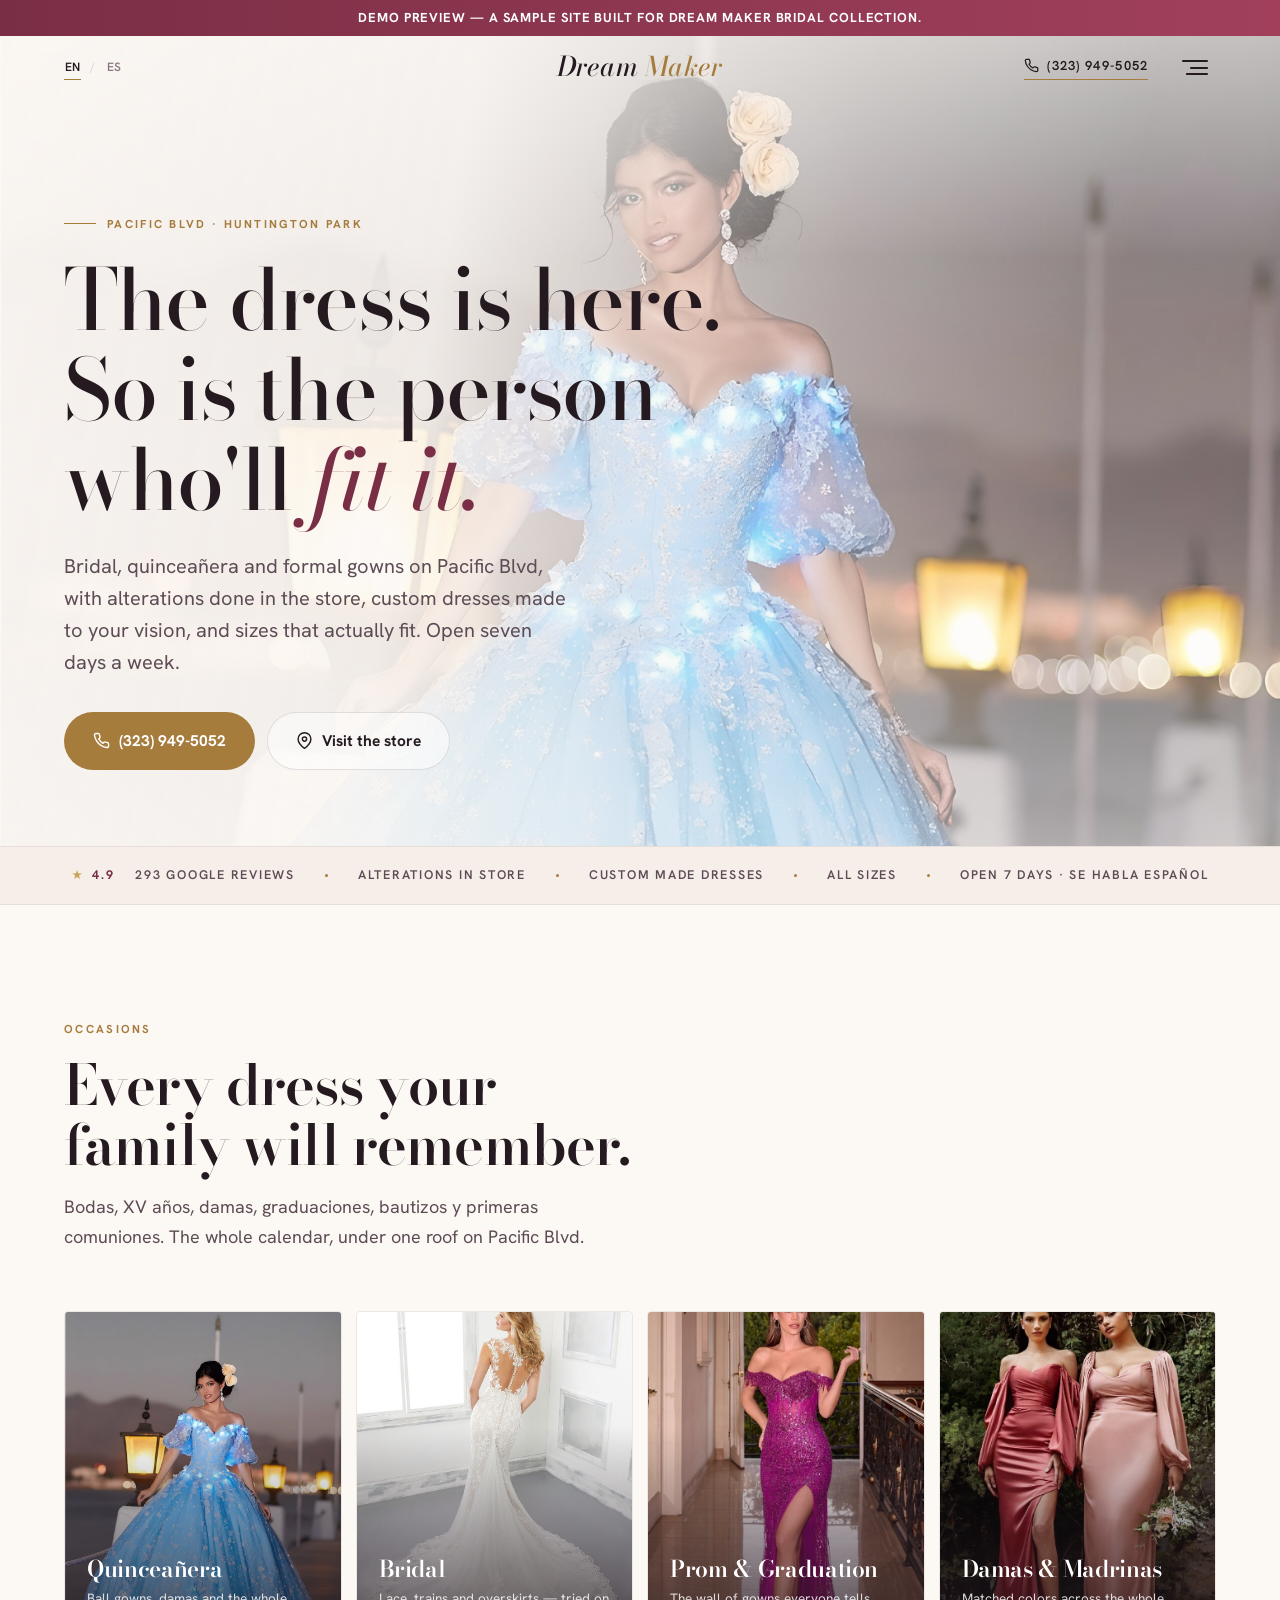
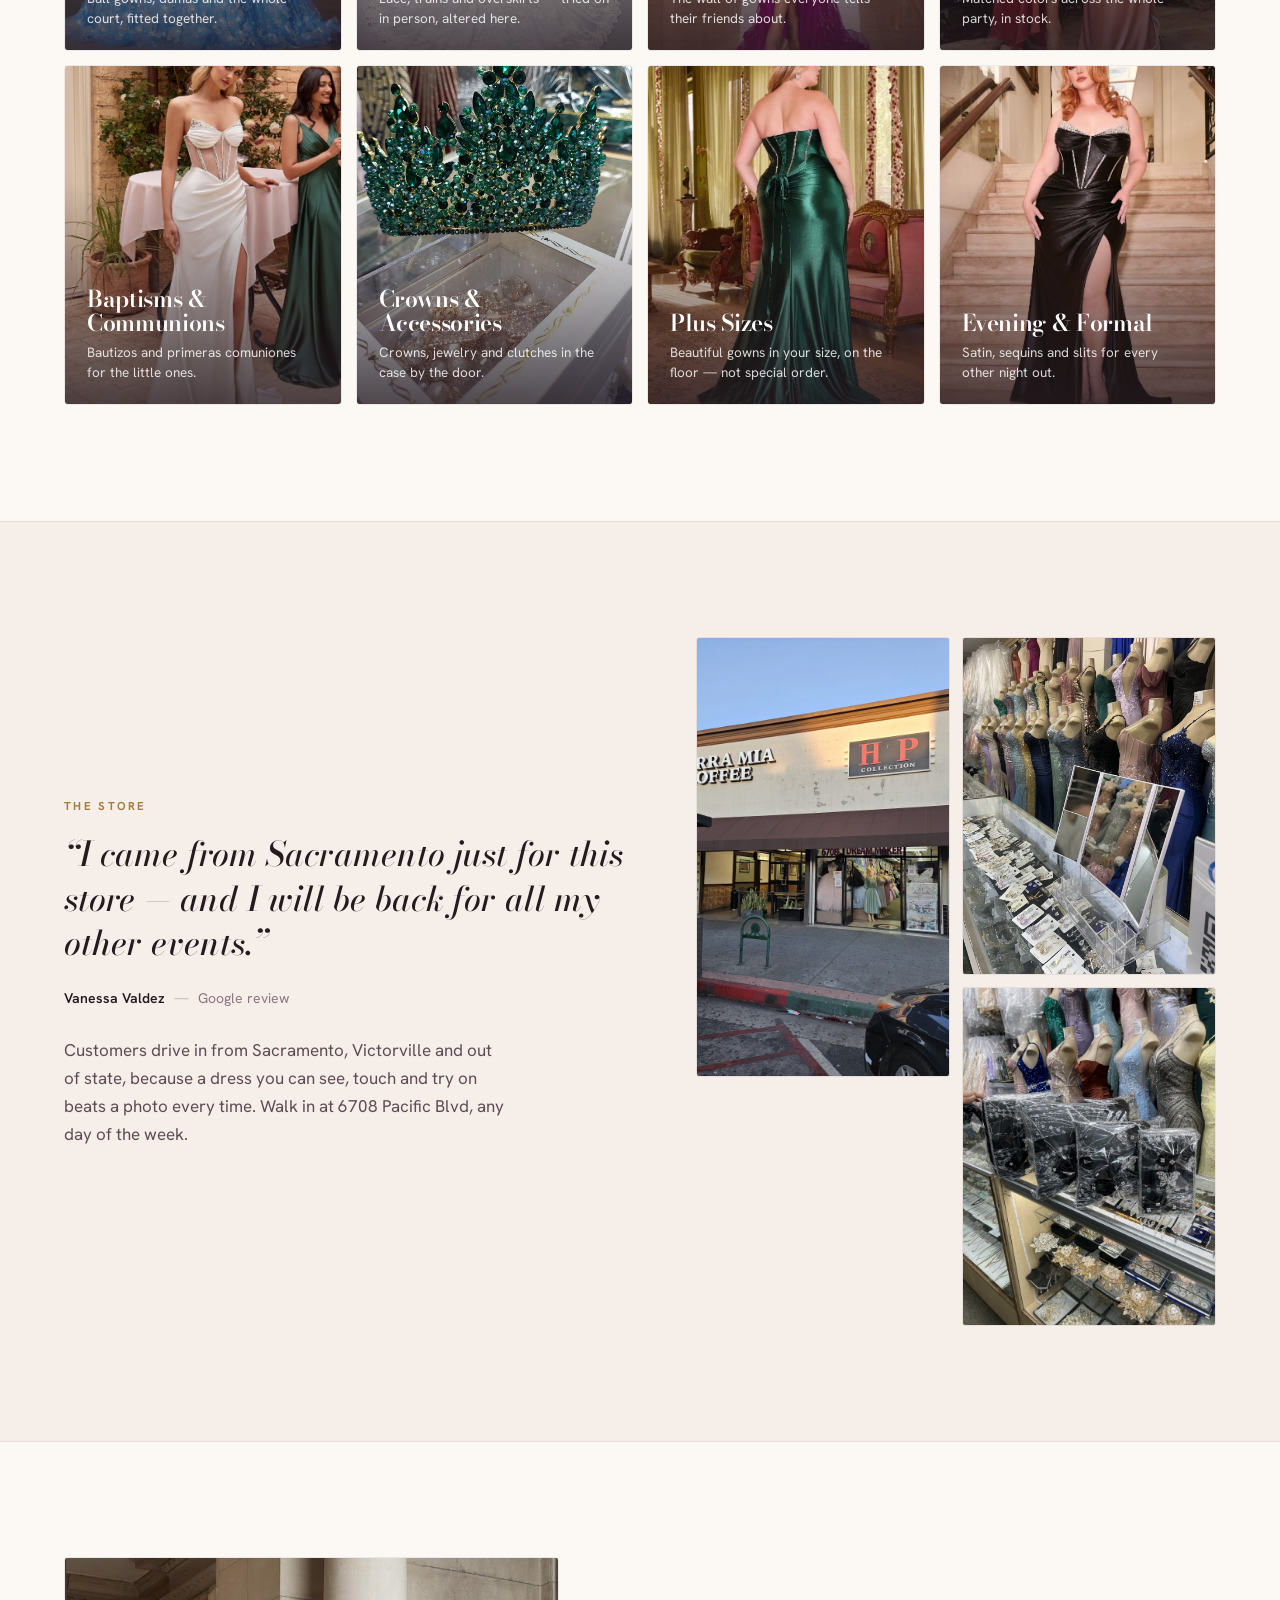
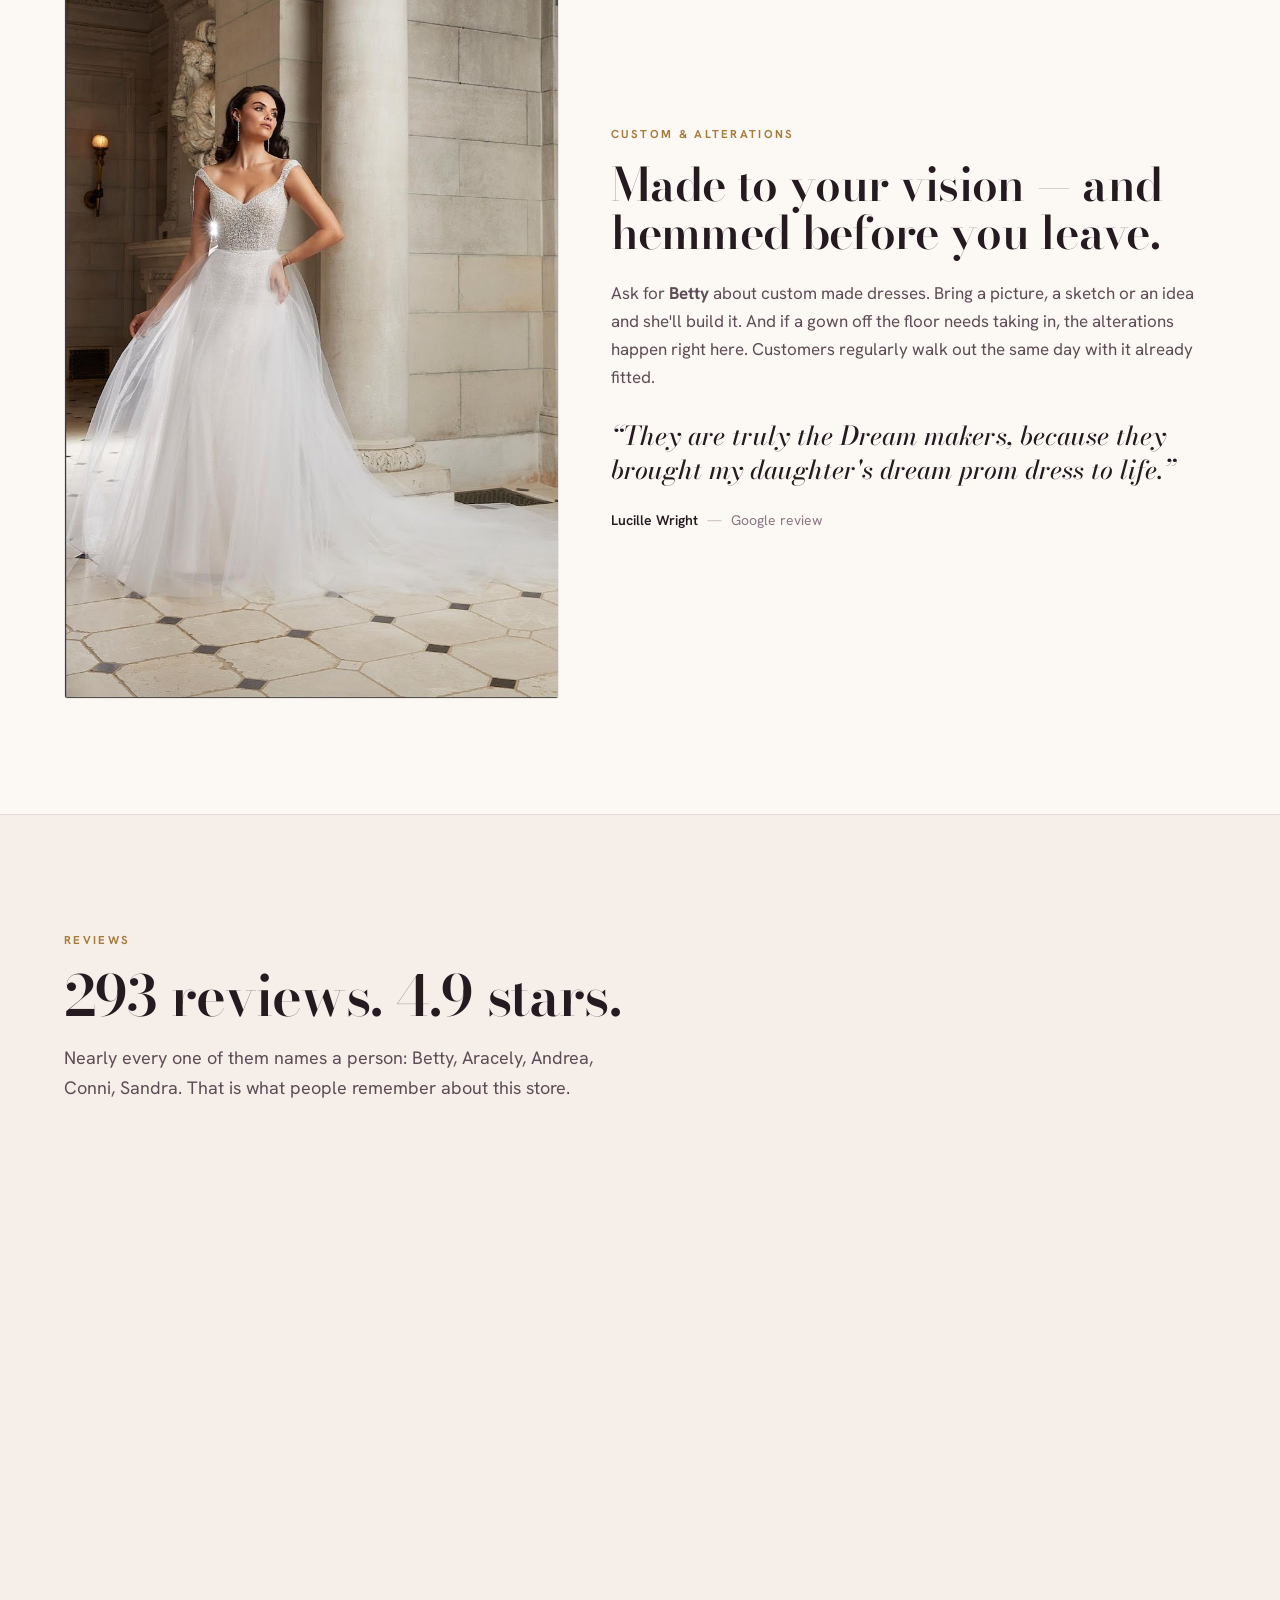
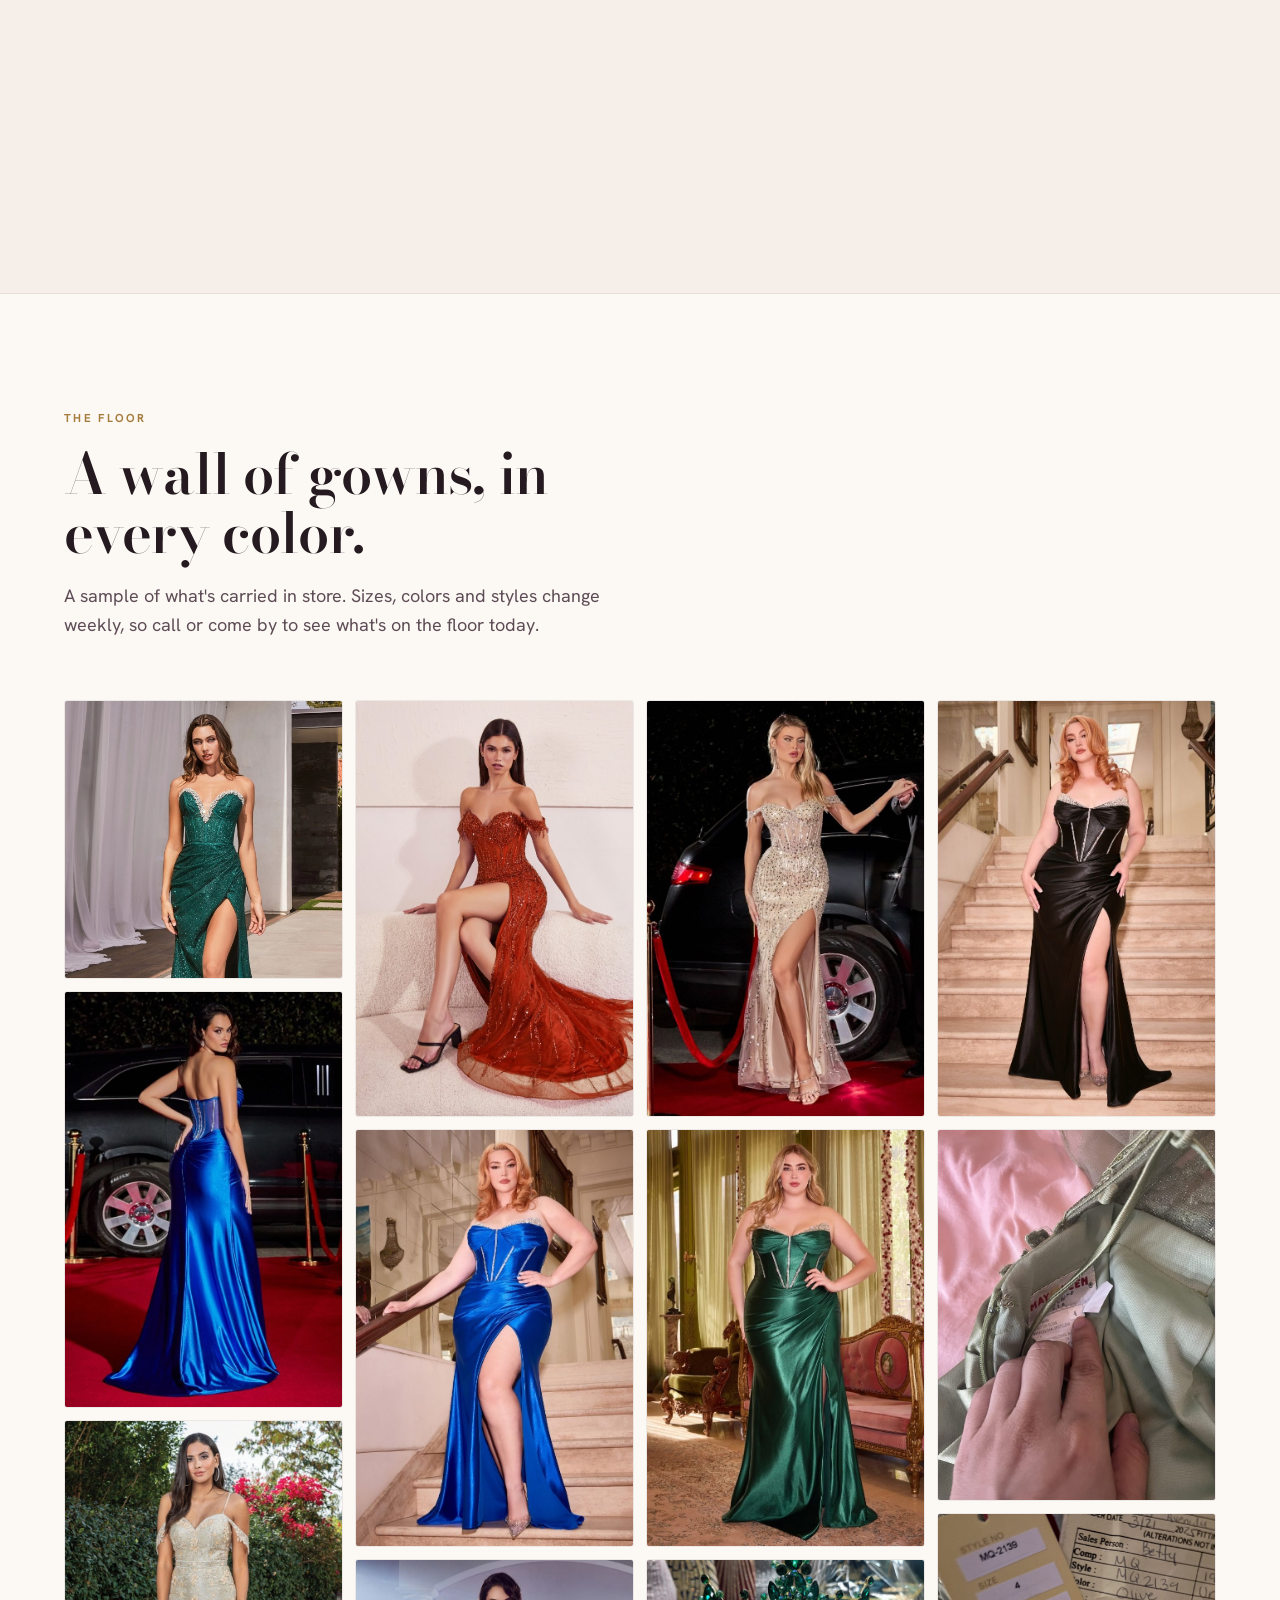
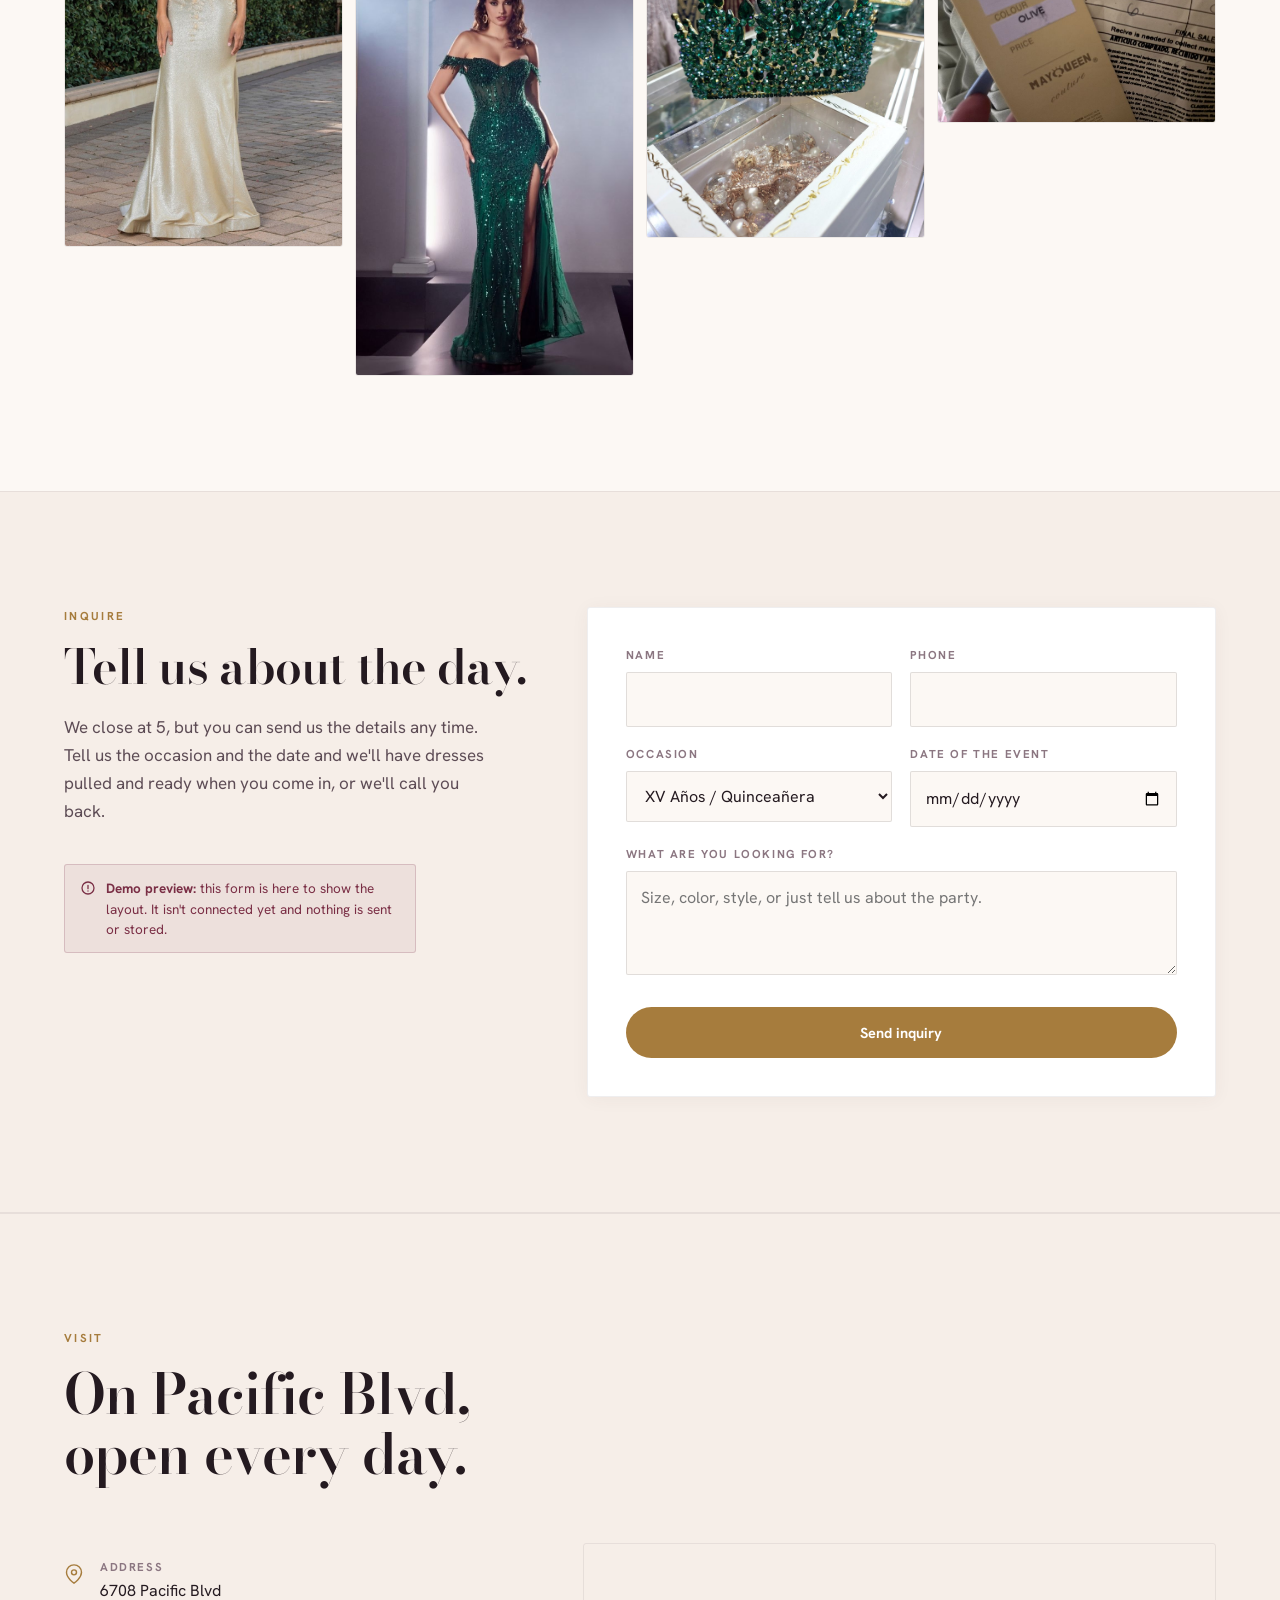
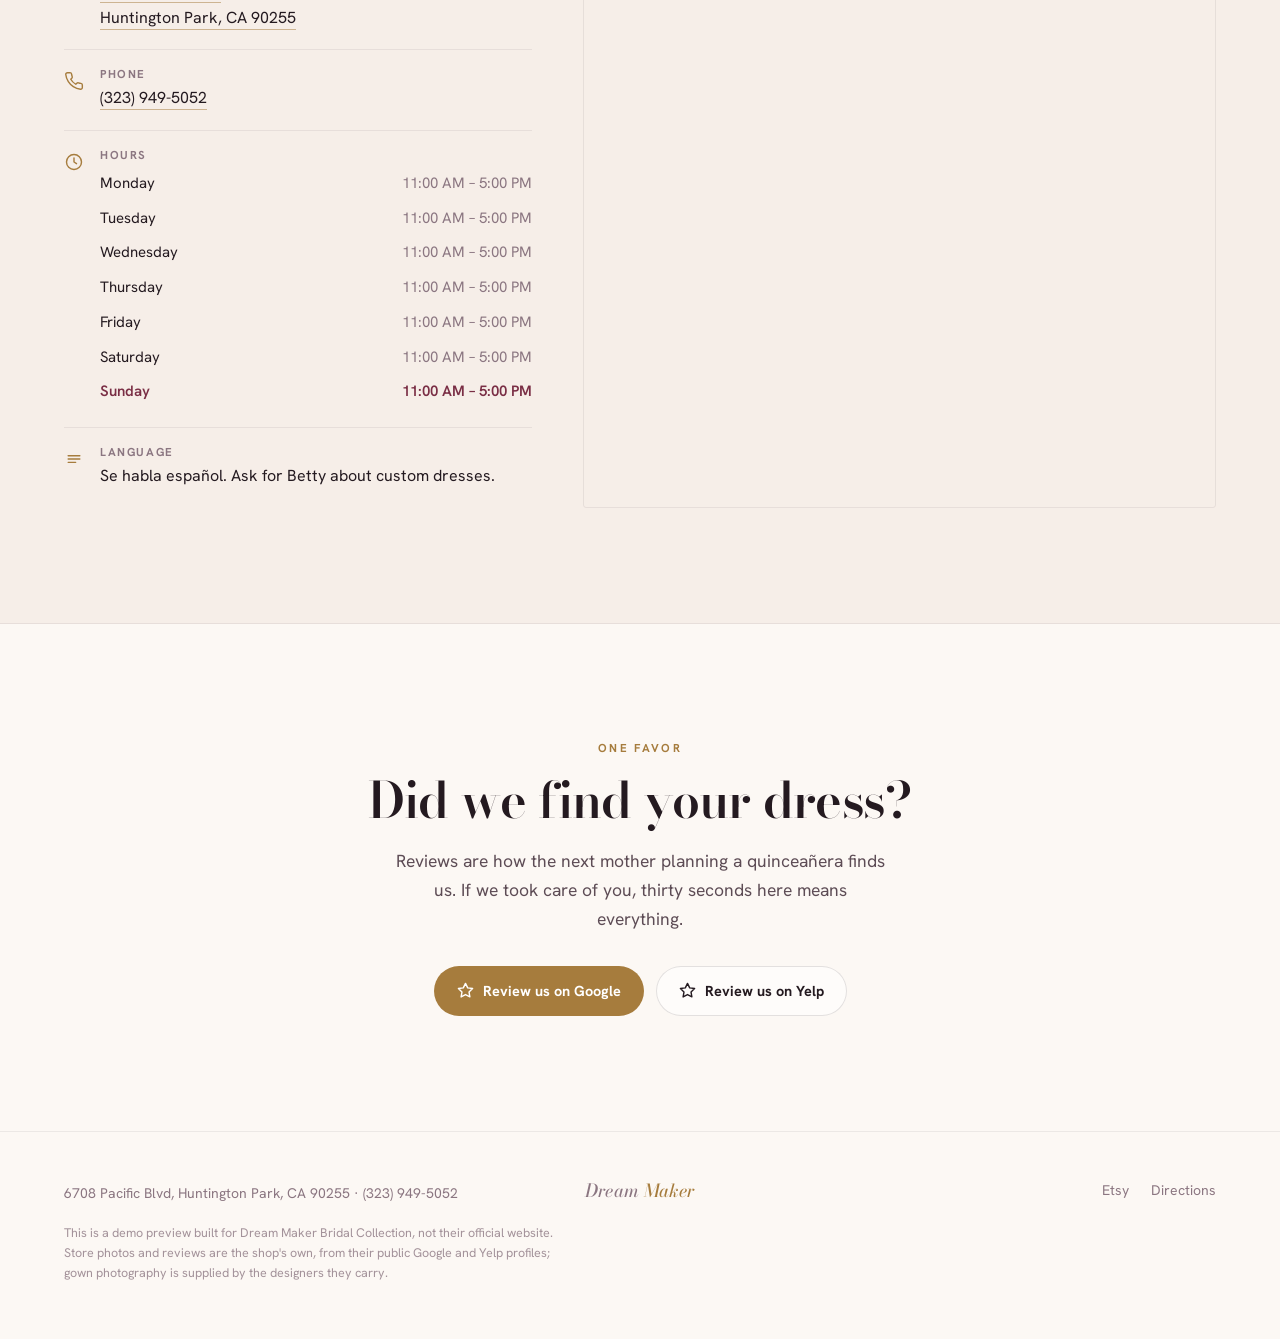
==== dream-maker-bridal/index.html @ 1ebb5e05 "Add Dream Maker Bridal demo and case study Third build: a bridal and quinceañera boutique in Hunting" ====
<!doctype html>
<html lang="en">
<head>
<meta charset="utf-8">
<meta name="viewport" content="width=device-width, initial-scale=1, viewport-fit=cover">
<title>Dream Maker Bridal Collection — Huntington Park, CA</title>
<meta name="robots" content="noindex,nofollow">
<meta name="description" content="Bridal, quinceañera and formal gowns on Pacific Blvd in Huntington Park. Custom made dresses, alterations on site, plus sizes. 4.9 stars across 293 reviews. Se habla español.">
<link rel="icon" href="favicon.svg" type="image/svg+xml">
<link rel="preconnect" href="https://fonts.googleapis.com">
<link rel="preconnect" href="https://fonts.gstatic.com" crossorigin>
<link href="https://fonts.googleapis.com/css2?family=Bodoni+Moda:ital,opsz,wght@0,6..96,400;0,6..96,500;0,6..96,600;0,6..96,700;1,6..96,400;1,6..96,600&family=Hanken+Grotesk:wght@400;500;600;700&display=swap" rel="stylesheet">
<style>
:root{
  --paper:#FCF8F4; --paper-2:#F6EEE8; --blush:#F3DEE4; --blush-deep:#E7C3CD;
  --ink:#241A20; --ink-soft:#5D4C55; --muted:#8B7681;
  --gold:#A67C3D; --gold-lt:#C9A257; --wine:#7A2E45;
  --line:rgba(36,26,32,.12); --line-2:rgba(36,26,32,.07);
  --display:'Bodoni Moda',Georgia,'Times New Roman',serif;
  --body:'Hanken Grotesk',system-ui,-apple-system,'Segoe UI',Roboto,Helvetica,Arial,sans-serif;
  --ease:cubic-bezier(.22,.61,.36,1);
  --pad:clamp(20px,5vw,80px);
  --maxw:1280px;
}
*{box-sizing:border-box}
html{scroll-behavior:smooth;-webkit-text-size-adjust:100%}
body{
  margin:0;background:var(--paper);color:var(--ink);
  font-family:var(--body);font-size:17px;line-height:1.65;
  -webkit-font-smoothing:antialiased;overflow-x:hidden;
}
img{max-width:100%;height:auto;display:block}
a{color:inherit}
h1,h2,h3,h4{font-family:var(--display);margin:0;line-height:1.06;letter-spacing:-.015em;font-weight:600}
.wrap{max-width:var(--maxw);margin:0 auto;padding-inline:var(--pad)}
.lang-es,body[data-lang="es"] .lang-en{display:none}
body[data-lang="es"] .lang-es{display:revert}

/* ---------- demo banner ---------- */
.demo{
  position:relative;z-index:60;background:linear-gradient(90deg,var(--wine),#A2405C);
  color:#fff;font-family:var(--body);font-weight:700;font-size:13px;
  letter-spacing:.07em;text-transform:uppercase;text-align:center;
  padding:9px 16px;line-height:1.4;
}

/* ---------- nav — centred boutique masthead, deliberately not the pill used elsewhere ---------- */
.nav{
  position:sticky;top:0;z-index:50;
  background:rgba(252,248,244,0);border-bottom:1px solid transparent;
  /* colour only — animating padding would relayout the page on every scroll frame */
  transition:background .4s var(--ease),border-color .4s var(--ease);
  padding-block:16px;
}
.nav.docked{
  background:rgba(252,248,244,.93);border-bottom-color:var(--line-2);
  backdrop-filter:blur(14px) saturate(1.3);-webkit-backdrop-filter:blur(14px) saturate(1.3);
}
.nav-top{display:flex;align-items:center;justify-content:space-between;gap:16px}
.brand{font-family:var(--display);font-weight:500;font-size:clamp(20px,2.3vw,27px);
  letter-spacing:.01em;white-space:nowrap;text-decoration:none;font-style:italic;
  position:absolute;left:50%;transform:translateX(-50%)}
.brand span{color:var(--gold)}
.nav-top{position:relative}
/* links sit on their own line, centred under the wordmark — reads like a boutique masthead */
/* a hairline of gold along the bottom edge carries scroll position — scaleX, no SVG ring */
.nav-progress{position:absolute;left:0;right:0;bottom:-1px;height:2px;
  background:linear-gradient(90deg,var(--gold-lt),var(--gold),var(--wine));
  transform:scaleX(0);transform-origin:left center;will-change:transform}
/* no chip, no capsule — just type, with a gold hairline marking the active language */
.lang{display:inline-flex;align-items:center;gap:9px;
  font-family:var(--body);font-weight:600;font-size:12px;letter-spacing:.17em}
.lang button{appearance:none;border:0;background:transparent;color:var(--muted);
  padding:3px 1px;cursor:pointer;font:inherit;position:relative;
  transition:color .3s var(--ease)}
.lang button:hover{color:var(--ink)}
.lang button::after{content:'';position:absolute;left:0;right:0;bottom:0;height:1px;
  background:var(--gold);transform:scaleX(0);transform-origin:left center;
  transition:transform .38s var(--ease)}
.lang button[aria-pressed="true"]{color:var(--ink)}
.lang button[aria-pressed="true"]::after{transform:scaleX(1)}
.lang-sep{color:var(--line);font-size:12px;user-select:none;line-height:1}
.nav-call{font-size:13px;font-weight:600;letter-spacing:.1em;text-transform:uppercase;
  text-decoration:none;color:var(--ink);display:inline-flex;align-items:center;gap:8px;
  border-bottom:1px solid var(--gold);padding-bottom:3px;transition:color .25s var(--ease)}
.nav-call:hover{color:var(--gold)}
.nav-call svg{width:15px;height:15px}
.btn{display:inline-flex;align-items:center;gap:9px;text-decoration:none;
  font-family:var(--body);font-weight:700;font-size:14.5px;
  padding:12px 22px;border-radius:100px;border:1px solid transparent;
  transition:transform .25s var(--ease),background .25s var(--ease),border-color .25s var(--ease);
  white-space:nowrap}
.btn:hover{transform:translateY(-2px)}
.btn-gold{background:var(--gold);color:#fff}
.btn-gold:hover{background:#B98C48}
.btn-ghost{border-color:var(--line);color:var(--ink);background:rgba(255,255,255,.5)}
.btn-ghost:hover{border-color:var(--gold);color:var(--gold)}
.btn svg{width:17px;height:17px;flex:none}


/* ---------- menu trigger + circular-reveal panel ----------
   The reveal grows from the button itself via clip-path, so the panel appears to come
   out of the corner you tapped rather than sliding in from nowhere. */
.menu-btn{
  appearance:none;border:0;background:transparent;cursor:pointer;padding:8px;
  display:inline-flex;flex-direction:column;align-items:flex-end;gap:5px;
  position:relative;z-index:80;
}
/* all three bars are the same box; the staggered look and the X are pure transform,
   so nothing here animates a layout property */
.menu-btn i{display:block;width:26px;height:1.5px;background:var(--ink);border-radius:2px;
  transform-origin:right center;
  transition:transform .45s var(--ease),opacity .3s var(--ease),background .3s var(--ease)}
.menu-btn i:nth-child(2){transform:scaleX(.69)}
.menu-btn i:nth-child(3){transform:scaleX(.85)}
.menu-btn:hover i{transform:scaleX(1)}
body.menu-open .menu-btn i{background:var(--gold);transform-origin:center}
body.menu-open .menu-btn i:nth-child(1){transform:translateY(6.5px) rotate(45deg)}
body.menu-open .menu-btn i:nth-child(2){opacity:0;transform:scaleX(.2)}
body.menu-open .menu-btn i:nth-child(3){transform:translateY(-6.5px) rotate(-45deg)}

.menu-panel{
  position:fixed;inset:0;z-index:70;background:var(--paper);
  display:flex;flex-direction:column;justify-content:center;
  /* top padding clears the masthead, which stays on top while the panel is open */
  padding:clamp(128px,18vh,190px) clamp(28px,7vw,90px) clamp(28px,6vw,72px);
  clip-path:circle(0% at var(--ox,92%) var(--oy,5%));
  transition:clip-path .85s cubic-bezier(.76,0,.24,1);
  pointer-events:none;
}
body.menu-open .menu-panel{clip-path:circle(150% at var(--ox,92%) var(--oy,5%));pointer-events:auto}
.menu-panel a.m-link{
  display:block;text-decoration:none;color:var(--ink);
  font-family:var(--display);font-style:italic;font-weight:500;
  font-size:clamp(34px,7vw,76px);line-height:1.12;letter-spacing:-.02em;
  padding:clamp(9px,1.4vw,16px) 0;border-bottom:1px solid var(--line-2);
  opacity:0;transform:translateY(18px);
  transition:opacity .5s var(--ease),transform .5s var(--ease),color .3s var(--ease);
}
.menu-panel a.m-link:hover{color:var(--gold)}
body.menu-open .menu-panel a.m-link{opacity:1;transform:none}
body.menu-open .menu-panel a.m-link:nth-child(1){transition-delay:.30s}
body.menu-open .menu-panel a.m-link:nth-child(2){transition-delay:.36s}
body.menu-open .menu-panel a.m-link:nth-child(3){transition-delay:.42s}
body.menu-open .menu-panel a.m-link:nth-child(4){transition-delay:.48s}
body.menu-open .menu-panel a.m-link:nth-child(5){transition-delay:.54s}
body.menu-open .menu-panel a.m-link:nth-child(6){transition-delay:.60s}
.menu-foot{margin-top:clamp(26px,4vw,52px);display:flex;flex-wrap:wrap;gap:8px 40px;
  font-size:14px;color:var(--ink-soft);opacity:0;transition:opacity .5s var(--ease) .66s}
body.menu-open .menu-foot{opacity:1}
.menu-foot a{color:var(--ink);text-decoration:none;border-bottom:1px solid var(--gold);padding-bottom:2px}
/* an explicit class, not `.menu-foot span` — a bare descendant span rule sets display and
   outranks .lang-es{display:none}, which showed both languages at once */
.menu-foot .mf-label{display:block;font-size:11.5px;letter-spacing:.14em;text-transform:uppercase;
  color:var(--muted);font-weight:700;margin-bottom:5px}
.menu-foot .mf-hours{font-size:14px;color:var(--ink-soft)}
body.menu-open{overflow:hidden}
/* the masthead has to outrank the panel while it's open, otherwise the close button
   is buried underneath it — the nav's own stacking context traps the button's z-index */
body.menu-open .nav{z-index:80;background:transparent;border-bottom-color:transparent}
body.menu-open .nav-progress{opacity:0}
.nav-progress{transition:opacity .3s var(--ease)}
@media (prefers-reduced-motion:reduce){
  .menu-panel{transition:none;clip-path:none;opacity:0;visibility:hidden}
  body.menu-open .menu-panel{opacity:1;visibility:visible}
  .menu-panel a.m-link{opacity:1;transform:none;transition:none}
  .menu-foot{opacity:1;transition:none}
}

/* ---------- hero ---------- */
.hero{position:relative;min-height:clamp(600px,90svh,920px);display:flex;align-items:center;
  margin-top:-72px;padding-top:100px;overflow:hidden}
.hero-bg{position:absolute;inset:0;z-index:0}
.hero-bg img{width:100%;height:100%;object-fit:cover;object-position:62% 30%}
.hero-bg::after{content:'';position:absolute;inset:0;
  background:
    linear-gradient(100deg,rgba(252,248,244,.97) 0%,rgba(252,248,244,.90) 34%,rgba(252,248,244,.30) 62%,rgba(252,248,244,0) 82%),
    linear-gradient(180deg,rgba(252,248,244,.55) 0%,transparent 28%,rgba(252,248,244,.55) 100%)}
.hero-in{position:relative;z-index:1;width:100%;padding-block:clamp(40px,6vw,80px)}
.eyebrow{display:inline-flex;align-items:center;gap:11px;font-family:var(--body);
  font-weight:700;font-size:11.5px;letter-spacing:.2em;text-transform:uppercase;
  color:var(--gold);margin-bottom:22px}
.eyebrow::before{content:'';width:32px;height:1px;background:var(--gold)}
h1{font-size:clamp(40px,6.6vw,86px);max-width:15ch;font-weight:500}
h1 em{font-style:italic;color:var(--wine)}
.hero p.lede{font-size:clamp(16.5px,1.8vw,20px);color:var(--ink-soft);max-width:46ch;
  margin:26px 0 0;line-height:1.6}
.hero-cta{display:flex;flex-wrap:wrap;gap:12px;margin-top:34px}
.hero-cta .btn{padding:15px 28px;font-size:15.5px}

/* ---------- trust ribbon — a line of type, not a stats grid ---------- */
.ribbon{border-block:1px solid var(--line-2);background:var(--paper-2);
  padding-block:18px;overflow:hidden}
.ribbon-in{display:flex;flex-wrap:wrap;justify-content:center;align-items:center;
  gap:10px 30px;text-align:center}
/* direct children only — a bare `.ribbon span` also matched the .lang-en/.lang-es
   spans inside and its display:inline-flex beat .lang-es{display:none} on specificity,
   which printed both languages at once */
.ribbon-in > span{font-size:12.5px;letter-spacing:.14em;text-transform:uppercase;
  font-weight:600;color:var(--ink-soft);display:inline-flex;align-items:center;gap:8px}
.ribbon b{color:var(--wine);font-weight:700}
.ribbon .dot{width:3px;height:3px;border-radius:50%;background:var(--gold);flex:none}
.ribbon .star{color:var(--gold-lt)}

/* ---------- sections ---------- */
section{padding-block:clamp(70px,9vw,130px)}
.sec-head{max-width:60ch;margin-bottom:clamp(36px,5vw,60px)}
.sec-head h2{font-size:clamp(30px,4.6vw,56px)}
.sec-head p{color:var(--ink-soft);font-size:18px;margin:18px 0 0;max-width:54ch}
.kicker{font-family:var(--body);font-weight:700;font-size:11.5px;letter-spacing:.2em;
  text-transform:uppercase;color:var(--gold);margin-bottom:16px;display:block}

/* occasions */
.occ{display:grid;grid-template-columns:repeat(4,1fr);gap:14px}
.occ-card{position:relative;border-radius:4px;overflow:hidden;isolation:isolate;
  min-height:340px;display:flex;flex-direction:column;justify-content:flex-end;padding:22px;
  border:1px solid var(--line-2);
  transition:transform .4s var(--ease)}
.occ-card:hover{transform:translateY(-5px)}
.occ-card img{position:absolute;inset:0;z-index:-2;width:100%;height:100%;object-fit:cover;
  transition:transform .7s var(--ease)}
.occ-card:hover img{transform:scale(1.05)}
.occ-card::after{content:'';position:absolute;inset:0;z-index:-1;
  background:linear-gradient(180deg,rgba(36,26,32,0) 34%,rgba(36,26,32,.78) 100%)}
.occ-card h3{font-size:23px;color:#fff}
.occ-card p{font-size:13.5px;color:rgba(255,255,255,.82);margin:6px 0 0;line-height:1.5}

/* store */
.store{background:var(--paper-2);border-block:1px solid var(--line-2)}
.store-grid{display:grid;grid-template-columns:1.05fr .95fr;gap:clamp(30px,4.5vw,64px);align-items:center}
.store-figs{display:grid;grid-template-columns:1fr 1fr;gap:12px}
.store-figs img{border-radius:3px;border:1px solid var(--line-2);aspect-ratio:3/4;object-fit:cover;width:100%}
.store-figs img.tall{grid-row:span 2;aspect-ratio:3/5.2}
blockquote{margin:0;font-family:var(--display);font-weight:500;font-style:italic;
  font-size:clamp(21px,2.7vw,34px);line-height:1.3;color:var(--ink)}
.cite{margin-top:22px;font-size:14px;color:var(--muted);display:flex;align-items:center;gap:9px;
  flex-wrap:wrap}
.cite b{color:var(--ink);font-weight:600;font-style:normal}

/* ---------- infinite review marquee ---------- */
.rev-wrap{overflow:hidden;position:relative;
  -webkit-mask-image:linear-gradient(90deg,transparent,#000 7%,#000 93%,transparent);
  mask-image:linear-gradient(90deg,transparent,#000 7%,#000 93%,transparent)}
/* Pauses on hover/focus, becomes a plain scroller under prefers-reduced-motion, and animates
   transform only, so it never touches layout. */
.rev-track{display:flex;gap:18px;width:max-content;will-change:transform;
  /* impeccable-disable-next-line marquee -- deliberate: 293 reviews is this shop's strongest asset and a moving wall conveys that volume in a way a static grid cannot */
  animation:marquee var(--dur,64s) linear infinite}
.rev-wrap:hover .rev-track,.rev-wrap:focus-within .rev-track{animation-play-state:paused}
.rev-wrap + .rev-wrap{margin-top:18px}
.rev-wrap.reverse .rev-track{animation-direction:reverse}
@keyframes marquee{from{transform:translate3d(0,0,0)}to{transform:translate3d(-50%,0,0)}}
.rev-card{flex:0 0 clamp(276px,25vw,352px);background:#fff;border:1px solid var(--line-2);
  border-radius:3px;padding:26px 24px;display:flex;flex-direction:column;
  box-shadow:0 2px 14px rgba(80,50,60,.05)}
.stars{color:var(--gold-lt);font-size:14px;letter-spacing:3px;margin-bottom:14px}
.rev-card p{margin:0 0 20px;font-size:15px;line-height:1.6;color:var(--ink-soft);flex:1}
.rev-who{display:flex;align-items:center;gap:11px;font-size:13.5px;padding-top:15px;
  border-top:1px solid var(--line-2)}
.avatar{width:34px;height:34px;border-radius:50%;flex:none;display:grid;place-items:center;
  font-family:var(--display);font-weight:600;font-size:14px;color:#fff;
  background:linear-gradient(140deg,var(--gold-lt),var(--gold))}
.rev-who b{display:block;font-weight:600;color:var(--ink)}
.rev-who span{color:var(--muted);font-size:12px}
.src{margin-left:auto;font-size:10.5px;letter-spacing:.1em;text-transform:uppercase;
  color:var(--muted);border:1px solid var(--line-2);border-radius:100px;padding:4px 9px;font-weight:600}

/* custom / betty */
.custom-grid{display:grid;grid-template-columns:.9fr 1.1fr;gap:clamp(28px,4vw,60px);align-items:center}
.custom-grid img{border-radius:3px;border:1px solid var(--line-2)}

/* gallery */
.gal{columns:4;column-gap:12px}
.gal img{width:100%;margin-bottom:12px;border-radius:3px;border:1px solid var(--line-2);
  break-inside:avoid;transition:transform .5s var(--ease)}
.gal img:hover{transform:scale(1.02)}

/* inquiry form */
.inq{background:var(--paper-2);border-block:1px solid var(--line-2)}
.inq-grid{display:grid;grid-template-columns:.85fr 1.15fr;gap:clamp(30px,4.5vw,64px);align-items:start}
.inq-note{display:inline-flex;align-items:flex-start;gap:10px;margin-top:22px;
  background:rgba(122,46,69,.07);border:1px solid rgba(122,46,69,.2);border-radius:3px;
  padding:13px 15px;font-size:13.5px;color:var(--wine);line-height:1.5;max-width:44ch}
.inq-note svg{width:16px;height:16px;flex:none;margin-top:2px;stroke:currentColor;fill:none;stroke-width:1.9}
form.inq-form{background:#fff;border:1px solid var(--line-2);border-radius:3px;
  padding:clamp(24px,3vw,38px);box-shadow:0 2px 18px rgba(80,50,60,.05)}
.field{margin-bottom:18px}
.field label{display:block;font-size:11.5px;letter-spacing:.14em;text-transform:uppercase;
  font-weight:700;color:var(--muted);margin-bottom:7px}
.field input,.field select,.field textarea{
  width:100%;font:inherit;font-size:16px;color:var(--ink);
  background:var(--paper);border:1px solid var(--line);border-radius:2px;
  padding:13px 14px;transition:border-color .25s var(--ease),background .25s var(--ease)}
.field textarea{min-height:104px;resize:vertical}
.field input:focus,.field select:focus,.field textarea:focus{
  outline:none;border-color:var(--gold);background:#fff}
.field-row{display:grid;grid-template-columns:1fr 1fr;gap:18px}
.inq-form .btn{width:100%;justify-content:center;padding:15px 22px;margin-top:6px}
.inq-status{margin-top:14px;font-size:14px;line-height:1.55;color:var(--wine);
  background:rgba(122,46,69,.07);border:1px solid rgba(122,46,69,.2);
  border-radius:3px;padding:13px 15px;display:none}
.inq-status.show{display:block}

/* visit */
.visit{background:var(--paper-2);border-block:1px solid var(--line-2)}
.visit-grid{display:grid;grid-template-columns:.85fr 1.15fr;gap:clamp(28px,4vw,56px)}
.info-row{display:flex;gap:16px;padding:18px 0;border-bottom:1px solid var(--line-2)}
.info-row:last-child{border-bottom:0}
.info-ico{width:20px;height:20px;flex:none;margin-top:3px;stroke:var(--gold);fill:none;
  stroke-width:1.7;stroke-linecap:round;stroke-linejoin:round}
.info-row h4{font-family:var(--body);font-size:11.5px;font-weight:700;letter-spacing:.14em;
  text-transform:uppercase;color:var(--muted);margin-bottom:5px}
.info-row div p{margin:0;font-size:16px}
.info-row a{color:var(--ink);text-decoration:none;border-bottom:1px solid rgba(166,124,61,.5);
  padding-bottom:1px}
.hours{width:100%;border-collapse:collapse;font-size:15px;margin-top:4px}
.hours td{padding:5px 0}
.hours td:last-child{text-align:right;color:var(--muted);font-variant-numeric:tabular-nums}
.hours tr.today td{color:var(--wine);font-weight:600}
.map{border-radius:3px;overflow:hidden;border:1px solid var(--line-2);min-height:420px;height:100%}
.map iframe{width:100%;height:100%;min-height:420px;border:0;display:block}

/* CTA */
.cta-rev{text-align:center}
.cta-rev h2{font-size:clamp(28px,4.4vw,50px);max-width:20ch;margin-inline:auto}
.cta-rev p{color:var(--ink-soft);max-width:50ch;margin:20px auto 0;font-size:17.5px}
.cta-btns{display:flex;flex-wrap:wrap;gap:12px;justify-content:center;margin-top:32px}

footer{border-top:1px solid var(--line-2);padding-block:44px;font-size:14px;color:var(--muted)}
.foot{display:flex;flex-wrap:wrap;gap:20px;align-items:center;justify-content:space-between}
.foot a{color:var(--muted);text-decoration:none}
.foot a:hover{color:var(--gold)}
.foot-note{font-size:12.5px;opacity:.78;margin-top:18px;max-width:72ch;line-height:1.6}

.mobile-bar{display:none}
.rise{opacity:0;transform:translateY(20px);transition:opacity .8s var(--ease),transform .8s var(--ease)}
.rise.in{opacity:1;transform:none}

@media (max-width:1100px){
  .occ{grid-template-columns:repeat(2,1fr)}
  .gal{columns:3}
}
@media (max-width:860px){
  .brand{position:static;transform:none;font-size:21px}
  .nav-top{justify-content:space-between}
  .nav-call .nav-call-t{display:none}
  .nav-call{border-bottom:0}
  .store-grid,.visit-grid,.custom-grid,.inq-grid{grid-template-columns:1fr}
  .field-row{grid-template-columns:1fr}
  .gal{columns:2}
  .hero{min-height:86svh}
  .hero-bg img{object-position:64% 24%}
  body{padding-bottom:76px}
  .mobile-bar{display:grid;grid-template-columns:1fr 1fr;gap:10px;
    position:fixed;left:0;right:0;bottom:0;z-index:55;
    padding:12px 14px calc(12px + env(safe-area-inset-bottom));
    background:rgba(252,248,244,.92);backdrop-filter:blur(16px);
    -webkit-backdrop-filter:blur(16px);border-top:1px solid var(--line)}
  .mobile-bar .btn{justify-content:center;padding:14px 12px;font-size:14.5px}
  /* the fixed bar is a fallback for when the hero's own buttons have scrolled away,
     so it stays out of the way until then instead of duplicating them on load */
  .mobile-bar{opacity:0;transform:translateY(100%);pointer-events:none;
    transition:opacity .3s var(--ease),transform .3s var(--ease)}
  body.past-hero .mobile-bar{opacity:1;transform:none;pointer-events:auto}
}
@media (max-width:480px){
  .hero-cta .btn{flex:1;justify-content:center}
  .eyebrow{font-size:10.5px;letter-spacing:.16em}
}
@media (prefers-reduced-motion:reduce){
  *{animation:none !important;transition:none !important;scroll-behavior:auto !important}
  .rise{opacity:1;transform:none}
  .rev-track{animation:none !important}
  .rev-wrap{overflow-x:auto}
}
</style>
</head>
<body data-lang="en">

<div class="demo">
  <span class="lang-en"><b>Demo preview</b> — a sample site built for Dream Maker Bridal Collection.</span>
  <span class="lang-es"><b>Vista de demostración</b> — sitio de muestra hecho para Dream Maker Bridal Collection.</span>
</div>

<nav class="nav" id="nav">
  <div class="wrap">
    <div class="nav-top">
      <div class="lang" role="group" aria-label="Language">
        <button type="button" data-lang="en" aria-pressed="true">EN</button>
        <span class="lang-sep" aria-hidden="true">/</span>
        <button type="button" data-lang="es" aria-pressed="false">ES</button>
      </div>
      <a class="brand" href="#top">Dream <span>Maker</span></a>
      <div style="display:flex;align-items:center;gap:clamp(14px,2vw,26px)">
        <a class="nav-call" href="tel:+13239495052">
          <svg viewBox="0 0 24 24" fill="none" stroke="currentColor" stroke-width="2" stroke-linecap="round" stroke-linejoin="round" aria-hidden="true"><path d="M22 16.92v3a2 2 0 0 1-2.18 2 19.79 19.79 0 0 1-8.63-3.07 19.5 19.5 0 0 1-6-6 19.79 19.79 0 0 1-3.07-8.67A2 2 0 0 1 4.11 2h3a2 2 0 0 1 2 1.72c.13.96.36 1.9.7 2.81a2 2 0 0 1-.45 2.11L8.09 9.91a16 16 0 0 0 6 6l1.27-1.27a2 2 0 0 1 2.11-.45c.9.34 1.85.57 2.81.7A2 2 0 0 1 22 16.92z"/></svg>
          <span class="nav-call-t">(323) 949-5052</span>
        </a>
        <button type="button" class="menu-btn" id="menuBtn" aria-expanded="false" aria-controls="menuPanel" aria-label="Menu">
          <i></i><i></i><i></i>
        </button>
      </div>
    </div>
  </div>
  <div class="nav-progress" id="navProgress" aria-hidden="true"></div>
</nav>

<div class="menu-panel" id="menuPanel">
  <a class="m-link" href="#occasions"><span class="lang-en">Occasions</span><span class="lang-es">Ocasiones</span></a>
  <a class="m-link" href="#store"><span class="lang-en">The Store</span><span class="lang-es">La Tienda</span></a>
  <a class="m-link" href="#custom"><span class="lang-en">Custom Dresses</span><span class="lang-es">Vestidos a Medida</span></a>
  <a class="m-link" href="#reviews"><span class="lang-en">Reviews</span><span class="lang-es">Reseñas</span></a>
  <a class="m-link" href="#inquire"><span class="lang-en">Inquire</span><span class="lang-es">Consultar</span></a>
  <a class="m-link" href="#visit"><span class="lang-en">Visit</span><span class="lang-es">Visítanos</span></a>
  <div class="menu-foot">
    <div>
      <span class="mf-label"><span class="lang-en">Call</span><span class="lang-es">Llamar</span></span>
      <a href="tel:+13239495052">(323) 949-5052</a>
    </div>
    <div>
      <span class="mf-label"><span class="lang-en">Visit</span><span class="lang-es">Visítenos</span></span>
      <a href="https://www.google.com/maps/dir/?api=1&amp;destination=6708+Pacific+Blvd+Huntington+Park+CA+90255" target="_blank" rel="noopener">6708 Pacific Blvd, Huntington Park</a>
    </div>
    <div>
      <span class="mf-label"><span class="lang-en">Open</span><span class="lang-es">Abierto</span></span>
      <span class="mf-hours">11:00 AM – 5:00 PM</span>
    </div>
  </div>
</div>

<header class="hero" id="top">
  <div class="hero-bg">
    <img src="img/quince-blue.jpg" alt="A light blue quinceañera ball gown with floral appliqué and a full tulle skirt." fetchpriority="high">
  </div>
  <div class="hero-in wrap">
    <span class="eyebrow"><span class="lang-en">Pacific Blvd · Huntington Park</span><span class="lang-es">Pacific Blvd · Huntington Park</span></span>
    <h1>
      <span class="lang-en">The dress is here.<br>So is the person<br>who'll <em>fit it.</em></span>
      <span class="lang-es">El vestido está aquí.<br>Y también quien<br>te lo <em>ajusta.</em></span>
    </h1>
    <p class="lede">
      <span class="lang-en">Bridal, quinceañera and formal gowns on Pacific Blvd, with alterations done in the store, custom dresses made to your vision, and sizes that actually fit. Open seven days a week.</span>
      <span class="lang-es">Vestidos de novia, quinceañera y de gala en Pacific Blvd, con arreglos en la misma tienda, vestidos a la medida según su idea, y tallas que de verdad quedan. Abierto los siete días.</span>
    </p>
    <div class="hero-cta">
      <a class="btn btn-gold" href="tel:+13239495052">
        <svg viewBox="0 0 24 24" fill="none" stroke="currentColor" stroke-width="2" stroke-linecap="round" stroke-linejoin="round" aria-hidden="true"><path d="M22 16.92v3a2 2 0 0 1-2.18 2 19.79 19.79 0 0 1-8.63-3.07 19.5 19.5 0 0 1-6-6 19.79 19.79 0 0 1-3.07-8.67A2 2 0 0 1 4.11 2h3a2 2 0 0 1 2 1.72c.13.96.36 1.9.7 2.81a2 2 0 0 1-.45 2.11L8.09 9.91a16 16 0 0 0 6 6l1.27-1.27a2 2 0 0 1 2.11-.45c.9.34 1.85.57 2.81.7A2 2 0 0 1 22 16.92z"/></svg>
        (323) 949-5052
      </a>
      <a class="btn btn-ghost" href="https://www.google.com/maps/dir/?api=1&amp;destination=6708+Pacific+Blvd+Huntington+Park+CA+90255" target="_blank" rel="noopener">
        <svg viewBox="0 0 24 24" fill="none" stroke="currentColor" stroke-width="2" stroke-linecap="round" stroke-linejoin="round" aria-hidden="true"><path d="M21 10c0 7-9 13-9 13s-9-6-9-13a9 9 0 0 1 18 0z"/><circle cx="12" cy="10" r="3"/></svg>
        <span class="lang-en">Visit the store</span><span class="lang-es">Visitar la tienda</span>
      </a>
    </div>
  </div>
</header>

<div class="ribbon">
  <div class="wrap"><div class="ribbon-in">
    <span><span class="star">&#9733;&#xFE0E;</span><b>4.9</b>&nbsp;<span class="lang-en">293 Google reviews</span><span class="lang-es">293 reseñas de Google</span></span>
    <span class="dot" aria-hidden="true"></span>
    <span><span class="lang-en">Alterations in store</span><span class="lang-es">Arreglos en la tienda</span></span>
    <span class="dot" aria-hidden="true"></span>
    <span><span class="lang-en">Custom made dresses</span><span class="lang-es">Vestidos a la medida</span></span>
    <span class="dot" aria-hidden="true"></span>
    <span><span class="lang-en">All sizes</span><span class="lang-es">Todas las tallas</span></span>
    <span class="dot" aria-hidden="true"></span>
    <span><span class="lang-en">Open 7 days &middot; Se habla espa&ntilde;ol</span><span class="lang-es">Abierto 7 d&iacute;as &middot; We speak English</span></span>
  </div></div>
</div>

<section id="occasions">
  <div class="wrap">
    <div class="sec-head rise">
      <span class="kicker"><span class="lang-en">Occasions</span><span class="lang-es">Ocasiones</span></span>
      <h2><span class="lang-en">Every dress your family will remember.</span><span class="lang-es">Cada vestido que su familia va a recordar.</span></h2>
      <p><span class="lang-en">Bodas, XV años, damas, graduaciones, bautizos y primeras comuniones. The whole calendar, under one roof on Pacific Blvd.</span><span class="lang-es">Bodas, XV años, damas, graduaciones, bautizos y primeras comuniones. Todo el calendario, bajo un mismo techo en Pacific Blvd.</span></p>
    </div>
    <div class="occ rise">
      <article class="occ-card">
        <img src="img/quince-blue.jpg" alt="" loading="lazy" aria-hidden="true">
        <h3><span class="lang-en">Quinceañera</span><span class="lang-es">XV Años</span></h3>
        <p><span class="lang-en">Ball gowns, damas and the whole court, fitted together.</span><span class="lang-es">Vestidos de gala, damas y toda la corte, ajustados juntos.</span></p>
      </article>
      <article class="occ-card">
        <img src="img/bridal-lace.jpg" alt="" loading="lazy" aria-hidden="true">
        <h3><span class="lang-en">Bridal</span><span class="lang-es">Bodas</span></h3>
        <p><span class="lang-en">Lace, trains and overskirts — tried on in person, altered here.</span><span class="lang-es">Encaje, colas y sobrefaldas — probados aquí y ajustados aquí.</span></p>
      </article>
      <article class="occ-card">
        <img src="img/gown-magenta.jpg" alt="" loading="lazy" aria-hidden="true">
        <h3><span class="lang-en">Prom &amp; Graduation</span><span class="lang-es">Prom y Graduación</span></h3>
        <p><span class="lang-en">The wall of gowns everyone tells their friends about.</span><span class="lang-es">La pared de vestidos de la que todas les cuentan a sus amigas.</span></p>
      </article>
      <article class="occ-card">
        <img src="img/gown-rose-duo.jpg" alt="" loading="lazy" aria-hidden="true">
        <h3><span class="lang-en">Damas &amp; Madrinas</span><span class="lang-es">Damas y Madrinas</span></h3>
        <p><span class="lang-en">Matched colors across the whole party, in stock.</span><span class="lang-es">Colores coordinados para todo el grupo, en existencia.</span></p>
      </article>
      <article class="occ-card">
        <img src="img/bridal-damas.jpg" alt="" loading="lazy" aria-hidden="true">
        <h3><span class="lang-en">Baptisms &amp; Communions</span><span class="lang-es">Bautizos y Comuniones</span></h3>
        <p><span class="lang-en">Bautizos and primeras comuniones for the little ones.</span><span class="lang-es">Bautizos y primeras comuniones para los más pequeños.</span></p>
      </article>
      <article class="occ-card">
        <img src="img/crowns.jpg" alt="" loading="lazy" aria-hidden="true">
        <h3><span class="lang-en">Crowns &amp; Accessories</span><span class="lang-es">Coronas y Accesorios</span></h3>
        <p><span class="lang-en">Crowns, jewelry and clutches in the case by the door.</span><span class="lang-es">Coronas, joyería y bolsos en la vitrina de la entrada.</span></p>
      </article>
      <article class="occ-card">
        <img src="img/plus-emerald.jpg" alt="" loading="lazy" aria-hidden="true">
        <h3><span class="lang-en">Plus Sizes</span><span class="lang-es">Tallas Grandes</span></h3>
        <p><span class="lang-en">Beautiful gowns in your size, on the floor — not special order.</span><span class="lang-es">Vestidos hermosos en su talla, en la tienda — sin pedido especial.</span></p>
      </article>
      <article class="occ-card">
        <img src="img/gown-black.jpg" alt="" loading="lazy" aria-hidden="true">
        <h3><span class="lang-en">Evening &amp; Formal</span><span class="lang-es">Noche y Gala</span></h3>
        <p><span class="lang-en">Satin, sequins and slits for every other night out.</span><span class="lang-es">Satín, lentejuelas y aberturas para cualquier otra noche.</span></p>
      </article>
    </div>
  </div>
</section>

<section class="store" id="store">
  <div class="wrap store-grid rise">
    <div>
      <span class="kicker"><span class="lang-en">The store</span><span class="lang-es">La tienda</span></span>
      <blockquote>
        <span class="lang-en">“I came from Sacramento just for this store — and I will be back for all my other events.”</span>
        <span class="lang-es">“Vine desde Sacramento solo por esta tienda — y voy a volver para todos mis demás eventos.”</span>
      </blockquote>
      <div class="cite">
        <b>Vanessa Valdez</b>
        <span style="opacity:.5">—</span>
        <span class="lang-en">Google review</span><span class="lang-es">reseña de Google</span>
      </div>
      <p style="color:var(--ink-soft);margin-top:26px;max-width:44ch">
        <span class="lang-en">Customers drive in from Sacramento, Victorville and out of state, because a dress you can see, touch and try on beats a photo every time. Walk in at 6708 Pacific Blvd, any day of the week.</span>
        <span class="lang-es">Vienen manejando desde Sacramento, Victorville y de otros estados, porque un vestido que se puede ver, tocar y probar siempre gana. Visítenos en el 6708 de Pacific Blvd, cualquier día de la semana.</span>
      </p>
    </div>
    <div class="store-figs">
      <img class="tall" src="img/storefront.jpg" width="676" height="1200" loading="lazy"
           alt="The Dream Maker storefront at 6708 Pacific Blvd, gowns visible through the window.">
      <img src="img/store-racks.jpg" width="900" height="1200" loading="lazy"
           alt="Rows of mannequins in gowns beside a lit jewelry case inside the store.">
      <img src="img/store-cases.jpg" width="900" height="1200" loading="lazy"
           alt="A glass case of beaded clutch bags with gowns on mannequins behind it.">
    </div>
  </div>
</section>

<section id="custom">
  <div class="wrap custom-grid rise">
    <figure style="margin:0">
      <img src="img/bridal-overskirt.jpg" width="800" height="1200" loading="lazy"
           alt="A white bridal gown with a detachable tulle overskirt.">
    </figure>
    <div>
      <span class="kicker"><span class="lang-en">Custom &amp; alterations</span><span class="lang-es">A medida y arreglos</span></span>
      <h2 style="font-size:clamp(28px,3.8vw,46px)">
        <span class="lang-en">Made to your vision — and hemmed before you leave.</span>
        <span class="lang-es">Hecho a su idea — y ajustado antes de irse.</span>
      </h2>
      <p style="color:var(--ink-soft);margin-top:22px">
        <span class="lang-en">Ask for <strong>Betty</strong> about custom made dresses. Bring a picture, a sketch or an idea and she'll build it. And if a gown off the floor needs taking in, the alterations happen right here. Customers regularly walk out the same day with it already fitted.</span>
        <span class="lang-es">Pregunte por <strong>Betty</strong> para vestidos a la medida. Traiga una foto, un dibujo o una idea y ella lo hace realidad. Y si un vestido de la tienda necesita ajuste, los arreglos se hacen aquí mismo. Muchas clientas salen el mismo día con el vestido ya entallado.</span>
      </p>
      <blockquote style="font-size:clamp(18px,2.1vw,26px);margin-top:28px">
        <span class="lang-en">“They are truly the Dream makers, because they brought my daughter's dream prom dress to life.”</span>
        <span class="lang-es">“De verdad son los Dream Makers, porque hicieron realidad el vestido de prom que soñaba mi hija.”</span>
      </blockquote>
      <div class="cite"><b>Lucille Wright</b><span style="opacity:.5">—</span><span class="lang-en">Google review</span><span class="lang-es">reseña de Google</span></div>
    </div>
  </div>
</section>

<section id="reviews" class="store">
  <div class="wrap">
    <div class="sec-head rise" style="max-width:64ch">
      <span class="kicker"><span class="lang-en">Reviews</span><span class="lang-es">Reseñas</span></span>
      <h2><span class="lang-en">293 reviews. 4.9 stars.</span><span class="lang-es">293 reseñas. 4.9 estrellas.</span></h2>
      <p><span class="lang-en">Nearly every one of them names a person: Betty, Aracely, Andrea, Conni, Sandra. That is what people remember about this store.</span><span class="lang-es">Casi todas mencionan a alguien por su nombre: Betty, Aracely, Andrea, Conni, Sandra. Eso es lo que la gente recuerda de esta tienda.</span></p>
    </div>
  </div>

  <div class="rev-wrap rise" style="--dur:78s">
    <div class="rev-track" data-marquee>
      <article class="rev-card">
        <div class="stars">&#9733;&#xFE0E;&#9733;&#xFE0E;&#9733;&#xFE0E;&#9733;&#xFE0E;&#9733;&#xFE0E;</div>
        <p><span class="lang-en">“Betty is such an amazing person to work with, especially when it comes to customs. She truly brought my vision to life in every aspect.”</span><span class="lang-es">“Betty es una persona increíble, sobre todo para los vestidos a la medida. De verdad hizo realidad mi idea en todos los aspectos.”</span></p>
        <div class="rev-who"><span class="avatar">A</span><span><b>Anjelle Griffin</b><span>May 2026</span></span><span class="src">Google</span></div>
      </article>
      <article class="rev-card">
        <div class="stars">&#9733;&#xFE0E;&#9733;&#xFE0E;&#9733;&#xFE0E;&#9733;&#xFE0E;&#9733;&#xFE0E;</div>
        <p><span class="lang-en">“I'm a tall 270 pound person and they had beautiful dresses in my size. I recommend if you're plus and need a dress for any occasion you should come here.”</span><span class="lang-es">“Soy una persona alta de 270 libras y tenían vestidos hermosos en mi talla. Si usa talla grande y necesita vestido para cualquier ocasión, venga aquí.”</span></p>
        <div class="rev-who"><span class="avatar">A</span><span><b>Austin Garrido</b><span>Local Guide</span></span><span class="src">Google</span></div>
      </article>
      <article class="rev-card">
        <div class="stars">&#9733;&#xFE0E;&#9733;&#xFE0E;&#9733;&#xFE0E;&#9733;&#xFE0E;&#9733;&#xFE0E;</div>
        <p><span class="lang-en">“I finally found my dress for my daughter's quince! Aracely was such a great help. Very patient — and let me tell you, I tried on FIVE dresses.”</span><span class="lang-es">“¡Por fin encontré el vestido para los XV de mi hija! Aracely me ayudó muchísimo. Muy paciente — y déjeme decirle que me probé CINCO vestidos.”</span></p>
        <div class="rev-who"><span class="avatar">S</span><span><b>Sandy Bautista</b><span>Feb 2026</span></span><span class="src">Google</span></div>
      </article>
      <article class="rev-card">
        <div class="stars">&#9733;&#xFE0E;&#9733;&#xFE0E;&#9733;&#xFE0E;&#9733;&#xFE0E;&#9733;&#xFE0E;</div>
        <p><span class="lang-en">“Don't do business anywhere else! I came from Sacramento just for this store and I will be back in the future for all my other events. They secured a hard to get dress for me.”</span><span class="lang-es">“¡No compre en otro lado! Vine desde Sacramento solo por esta tienda y voy a volver para todos mis eventos. Me consiguieron un vestido muy difícil de encontrar.”</span></p>
        <div class="rev-who"><span class="avatar">V</span><span><b>Vanessa Valdez</b><span>Local Guide</span></span><span class="src">Google</span></div>
      </article>
      <article class="rev-card">
        <div class="stars">&#9733;&#xFE0E;&#9733;&#xFE0E;&#9733;&#xFE0E;&#9733;&#xFE0E;&#9733;&#xFE0E;</div>
        <p><span class="lang-en">“Andrea was so much help and such a delight. The dresses here are gorgeous and the customer service was amazing. You don't feel rushed or pressured in the slightest.”</span><span class="lang-es">“Andrea fue de mucha ayuda y un encanto. Los vestidos son preciosos y la atención excelente. No la apuran ni la presionan para nada.”</span></p>
        <div class="rev-who"><span class="avatar">B</span><span><b>Bethany Rodriguez</b><span>Feb 2026</span></span><span class="src">Google</span></div>
      </article>
      <article class="rev-card">
        <div class="stars">&#9733;&#xFE0E;&#9733;&#xFE0E;&#9733;&#xFE0E;&#9733;&#xFE0E;&#9733;&#xFE0E;</div>
        <p><span class="lang-en">“Staff was so wonderful and helpful. Dress came out better than imagined. Thank you so much.”</span><span class="lang-es">“El personal fue maravilloso y muy servicial. El vestido quedó mejor de lo que imaginaba. Muchísimas gracias.”</span></p>
        <div class="rev-who"><span class="avatar">K</span><span><b>Katina Kellam</b><span>Mar 2026</span></span><span class="src">Google</span></div>
      </article>
    </div>
  </div>

  <div class="rev-wrap reverse rise" style="--dur:92s">
    <div class="rev-track" data-marquee>
      <article class="rev-card">
        <div class="stars">&#9733;&#xFE0E;&#9733;&#xFE0E;&#9733;&#xFE0E;&#9733;&#xFE0E;&#9733;&#xFE0E;</div>
        <p><span class="lang-en">“We drove down from Victorville and are extremely satisfied. The women there made my daughter feel so comfortable. The dress needed to be altered and they also did this there.”</span><span class="lang-es">“Manejamos desde Victorville y quedamos muy satisfechos. Las señoras hicieron que mi hija se sintiera muy cómoda. El vestido necesitaba arreglo y también lo hicieron ahí.”</span></p>
        <div class="rev-who"><span class="avatar">J</span><span><b>Joanna Vega</b><span>2025</span></span><span class="src">Google</span></div>
      </article>
      <article class="rev-card">
        <div class="stars">&#9733;&#xFE0E;&#9733;&#xFE0E;&#9733;&#xFE0E;&#9733;&#xFE0E;&#9733;&#xFE0E;</div>
        <p><span class="lang-en">“Sandra was very nice. They made sure my daughter's dress fit perfectly. Coming from out of state they were very understanding. The alterations were done right then and there.”</span><span class="lang-es">“Sandra fue muy amable. Se aseguraron de que el vestido de mi hija quedara perfecto. Viniendo de otro estado fueron muy comprensivos. Los arreglos se hicieron ahí mismo.”</span></p>
        <div class="rev-who"><span class="avatar">A</span><span><b>Annabel</b><span>2025</span></span><span class="src">Google</span></div>
      </article>
      <article class="rev-card">
        <div class="stars">&#9733;&#xFE0E;&#9733;&#xFE0E;&#9733;&#xFE0E;&#9733;&#xFE0E;&#9733;&#xFE0E;</div>
        <p><span class="lang-en">“Conni was so sweet and helped me with sizing. She allowed my friends and I to try on so many different dresses until we found the perfect one. My prom is gonna be perfect.”</span><span class="lang-es">“Conni fue muy dulce y me ayudó con la talla. Nos dejó a mis amigas y a mí probarnos muchísimos vestidos hasta encontrar el perfecto. Mi prom va a quedar perfecto.”</span></p>
        <div class="rev-who"><span class="avatar">A</span><span><b>Anastasia Sar</b><span>2024</span></span><span class="src">Google</span></div>
      </article>
      <article class="rev-card">
        <div class="stars">&#9733;&#xFE0E;&#9733;&#xFE0E;&#9733;&#xFE0E;&#9733;&#xFE0E;&#9733;&#xFE0E;</div>
        <p><span class="lang-en">“Absolutely beautiful work and wonderful staff. The ordering process was quick and easy and the product was delivered as promised and on time. Betty provided excellent customer service.”</span><span class="lang-es">“Un trabajo precioso y un personal maravilloso. El pedido fue rápido y sencillo y llegó como prometieron y a tiempo. Betty dio una atención excelente.”</span></p>
        <div class="rev-who"><span class="avatar">C</span><span><b>Cherie</b><span>Local Guide</span></span><span class="src">Google</span></div>
      </article>
      <article class="rev-card">
        <div class="stars">&#9733;&#xFE0E;&#9733;&#xFE0E;&#9733;&#xFE0E;&#9733;&#xFE0E;&#9733;&#xFE0E;</div>
        <p><span class="lang-en">“These ladies are amazing and know how to give good service. Five stars for a reason — they were able to get us what we were looking for next day.”</span><span class="lang-es">“Estas señoras son increíbles y saben dar buen servicio. Cinco estrellas por algo — nos consiguieron lo que buscábamos al día siguiente.”</span></p>
        <div class="rev-who"><span class="avatar">E</span><span><b>Elizabeth Maravillas</b><span>2024</span></span><span class="src">Google</span></div>
      </article>
      <article class="rev-card">
        <div class="stars">&#9733;&#xFE0E;&#9733;&#xFE0E;&#9733;&#xFE0E;&#9733;&#xFE0E;&#9733;&#xFE0E;</div>
        <p><span class="lang-en">“Andrea was wonderful, very helpful. Didn't feel pressure to buy.”</span><span class="lang-es">“Andrea fue maravillosa, muy servicial. No sentí presión para comprar.”</span></p>
        <div class="rev-who"><span class="avatar">B</span><span><b>Bella Salas</b><span>Feb 2026</span></span><span class="src">Google</span></div>
      </article>
    </div>
  </div>
</section>

<section>
  <div class="wrap">
    <div class="sec-head rise">
      <span class="kicker"><span class="lang-en">The floor</span><span class="lang-es">La tienda</span></span>
      <h2><span class="lang-en">A wall of gowns, in every color.</span><span class="lang-es">Una pared de vestidos, en todos los colores.</span></h2>
      <p><span class="lang-en">A sample of what's carried in store. Sizes, colors and styles change weekly, so call or come by to see what's on the floor today.</span><span class="lang-es">Una muestra de lo que hay en la tienda. Tallas, colores y estilos cambian cada semana. Llame o venga a ver lo que hay hoy.</span></p>
    </div>
    <div class="gal rise">
      <img src="img/gown-emerald.jpg" width="1000" height="1000" loading="lazy" alt="An emerald green gown with a beaded bodice and thigh slit.">
      <img src="img/gown-royal.jpg" width="667" height="1000" loading="lazy" alt="A royal blue satin gown with a corset bodice.">
      <img src="img/bridal-champagne.jpg" width="782" height="1200" loading="lazy" alt="A champagne beaded bridal gown with off-shoulder straps.">
      <img src="img/gown-red.jpg" width="667" height="1000" loading="lazy" alt="A red lace gown with a sheer train.">
      <img src="img/plus-blue.jpg" width="667" height="1000" loading="lazy" alt="A royal blue satin gown modelled in a plus size.">
      <img src="img/gown-sparkle.jpg" width="667" height="1000" loading="lazy" alt="An emerald sequinned gown with off-shoulder sleeves.">
      <img src="img/gown-nude.jpg" width="667" height="1000" loading="lazy" alt="A nude beaded gown on a red carpet.">
      <img src="img/plus-green.jpg" width="667" height="1000" loading="lazy" alt="An emerald satin gown modelled in a plus size.">
      <img src="img/crowns.jpg" width="900" height="1200" loading="lazy" alt="Crystal crowns and tiaras in a lit glass display case.">
      <img src="img/gown-black.jpg" width="667" height="1000" loading="lazy" alt="A black satin gown with a corset bodice and slit.">
      <img src="img/garment-bag.jpg" width="750" height="1000" loading="lazy" alt="A gown in a garment bag with the designer tag showing.">
      <img src="img/ticket-betty.jpg" width="1000" height="750" loading="lazy" alt="A handwritten order ticket listing the style, size and colour, signed by Betty.">
    </div>
  </div>
</section>

<section class="inq" id="inquire">
  <div class="wrap inq-grid rise">
    <div>
      <span class="kicker"><span class="lang-en">Inquire</span><span class="lang-es">Consultar</span></span>
      <h2 style="font-size:clamp(28px,4vw,48px)">
        <span class="lang-en">Tell us about the day.</span>
        <span class="lang-es">Cuéntenos del día.</span>
      </h2>
      <p style="color:var(--ink-soft);margin-top:20px;max-width:42ch">
        <span class="lang-en">We close at 5, but you can send us the details any time. Tell us the occasion and the date and we'll have dresses pulled and ready when you come in, or we'll call you back.</span>
        <span class="lang-es">Cerramos a las 5, pero puede mandarnos los detalles a cualquier hora. Díganos la ocasión y la fecha y le apartamos vestidos listos para cuando venga, o le regresamos la llamada.</span>
      </p>
      <div class="inq-note">
        <svg viewBox="0 0 24 24" aria-hidden="true"><circle cx="12" cy="12" r="9"/><path d="M12 8v5M12 16.5v.01" stroke-linecap="round"/></svg>
        <span>
          <span class="lang-en"><strong>Demo preview:</strong> this form is here to show the layout. It isn't connected yet and nothing is sent or stored.</span>
          <span class="lang-es"><strong>Vista de demostración:</strong> este formulario es solo para mostrar el diseño. Todavía no está conectado y no se envía ni se guarda nada.</span>
        </span>
      </div>
    </div>

    <form class="inq-form" id="inqForm" novalidate>
      <div class="field-row">
        <div class="field">
          <label for="f-name"><span class="lang-en">Name</span><span class="lang-es">Nombre</span></label>
          <input id="f-name" name="name" type="text" autocomplete="name">
        </div>
        <div class="field">
          <label for="f-phone"><span class="lang-en">Phone</span><span class="lang-es">Teléfono</span></label>
          <input id="f-phone" name="phone" type="tel" autocomplete="tel" inputmode="tel">
        </div>
      </div>
      <div class="field-row">
        <div class="field">
          <label for="f-occasion"><span class="lang-en">Occasion</span><span class="lang-es">Ocasión</span></label>
          <select id="f-occasion" name="occasion">
            <option value="quince">XV Años / Quinceañera</option>
            <option value="boda">Boda / Wedding</option>
            <option value="damas">Damas / Madrinas</option>
            <option value="prom">Prom / Graduación</option>
            <option value="bautizo">Bautizo / Primera Comunión</option>
            <option value="otro">Otro / Other</option>
          </select>
        </div>
        <div class="field">
          <label for="f-date"><span class="lang-en">Date of the event</span><span class="lang-es">Fecha del evento</span></label>
          <input id="f-date" name="date" type="date">
        </div>
      </div>
      <div class="field">
        <label for="f-msg"><span class="lang-en">What are you looking for?</span><span class="lang-es">¿Qué está buscando?</span></label>
        <textarea id="f-msg" name="message" data-ph-en="Size, color, style, or just tell us about the party." data-ph-es="Talla, color, estilo, o simplemente cuéntenos de la fiesta."></textarea>
      </div>
      <button class="btn btn-gold" type="submit">
        <span class="lang-en">Send inquiry</span><span class="lang-es">Enviar consulta</span>
      </button>
      <p class="inq-status" id="inqStatus" role="status" aria-live="polite"></p>
    </form>
  </div>
</section>

<section class="visit" id="visit">
  <div class="wrap">
    <div class="sec-head rise">
      <span class="kicker"><span class="lang-en">Visit</span><span class="lang-es">Visítanos</span></span>
      <h2><span class="lang-en">On Pacific Blvd,<br>open every day.</span><span class="lang-es">En Pacific Blvd,<br>abierto todos los días.</span></h2>
    </div>
    <div class="visit-grid rise">
      <div>
        <div class="info-row">
          <svg class="info-ico" viewBox="0 0 24 24" aria-hidden="true"><path d="M21 10c0 7-9 13-9 13s-9-6-9-13a9 9 0 0 1 18 0z"/><circle cx="12" cy="10" r="3"/></svg>
          <div>
            <h4><span class="lang-en">Address</span><span class="lang-es">Dirección</span></h4>
            <p><a href="https://www.google.com/maps/dir/?api=1&amp;destination=6708+Pacific+Blvd+Huntington+Park+CA+90255" target="_blank" rel="noopener">6708 Pacific Blvd<br>Huntington Park, CA 90255</a></p>
          </div>
        </div>
        <div class="info-row">
          <svg class="info-ico" viewBox="0 0 24 24" aria-hidden="true"><path d="M22 16.92v3a2 2 0 0 1-2.18 2 19.79 19.79 0 0 1-8.63-3.07 19.5 19.5 0 0 1-6-6 19.79 19.79 0 0 1-3.07-8.67A2 2 0 0 1 4.11 2h3a2 2 0 0 1 2 1.72c.13.96.36 1.9.7 2.81a2 2 0 0 1-.45 2.11L8.09 9.91a16 16 0 0 0 6 6l1.27-1.27a2 2 0 0 1 2.11-.45c.9.34 1.85.57 2.81.7A2 2 0 0 1 22 16.92z"/></svg>
          <div>
            <h4><span class="lang-en">Phone</span><span class="lang-es">Teléfono</span></h4>
            <p><a href="tel:+13239495052">(323) 949-5052</a></p>
          </div>
        </div>
        <div class="info-row">
          <svg class="info-ico" viewBox="0 0 24 24" aria-hidden="true"><circle cx="12" cy="12" r="9"/><path d="M12 7v5l3 2"/></svg>
          <div style="flex:1">
            <h4><span class="lang-en">Hours</span><span class="lang-es">Horario</span></h4>
            <table class="hours">
              <tr><td><span class="lang-en">Monday</span><span class="lang-es">Lunes</span></td><td>11:00 AM – 5:00 PM</td></tr>
              <tr><td><span class="lang-en">Tuesday</span><span class="lang-es">Martes</span></td><td>11:00 AM – 5:00 PM</td></tr>
              <tr><td><span class="lang-en">Wednesday</span><span class="lang-es">Miércoles</span></td><td>11:00 AM – 5:00 PM</td></tr>
              <tr><td><span class="lang-en">Thursday</span><span class="lang-es">Jueves</span></td><td>11:00 AM – 5:00 PM</td></tr>
              <tr><td><span class="lang-en">Friday</span><span class="lang-es">Viernes</span></td><td>11:00 AM – 5:00 PM</td></tr>
              <tr><td><span class="lang-en">Saturday</span><span class="lang-es">Sábado</span></td><td>11:00 AM – 5:00 PM</td></tr>
              <tr><td><span class="lang-en">Sunday</span><span class="lang-es">Domingo</span></td><td>11:00 AM – 5:00 PM</td></tr>
            </table>
          </div>
        </div>
        <div class="info-row">
          <svg class="info-ico" viewBox="0 0 24 24" aria-hidden="true"><path d="M5 8h14M5 12h14M5 16h9"/></svg>
          <div>
            <h4><span class="lang-en">Language</span><span class="lang-es">Idioma</span></h4>
            <p><span class="lang-en">Se habla español. Ask for Betty about custom dresses.</span><span class="lang-es">We speak English. Pregunte por Betty para vestidos a la medida.</span></p>
          </div>
        </div>
      </div>
      <div class="map">
        <iframe title="Map showing Dream Maker Bridal Collection at 6708 Pacific Blvd, Huntington Park, California"
          src="https://www.google.com/maps?q=Dream+Maker+Bridal+Collection,+6708+Pacific+Blvd,+Huntington+Park,+CA+90255&amp;output=embed"
          loading="lazy" referrerpolicy="no-referrer-when-downgrade" allowfullscreen></iframe>
      </div>
    </div>
  </div>
</section>

<section class="cta-rev">
  <div class="wrap rise">
    <span class="kicker"><span class="lang-en">One favor</span><span class="lang-es">Un favor</span></span>
    <h2><span class="lang-en">Did we find your dress?</span><span class="lang-es">¿Encontró su vestido?</span></h2>
    <p>
      <span class="lang-en">Reviews are how the next mother planning a quinceañera finds us. If we took care of you, thirty seconds here means everything.</span>
      <span class="lang-es">Las reseñas son como nos encuentra la próxima mamá que está planeando unos XV años. Si la atendimos bien, treinta segundos aquí lo son todo.</span>
    </p>
    <div class="cta-btns">
      <a class="btn btn-gold" href="https://www.google.com/maps?cid=17839341056645699835" target="_blank" rel="noopener">
        <svg viewBox="0 0 24 24" fill="none" stroke="currentColor" stroke-width="2" stroke-linecap="round" stroke-linejoin="round" aria-hidden="true"><path d="M12 2l3.09 6.26L22 9.27l-5 4.87 1.18 6.88L12 17.77l-6.18 3.25L7 14.14 2 9.27l6.91-1.01L12 2z"/></svg>
        <span class="lang-en">Review us on Google</span><span class="lang-es">Reseña en Google</span>
      </a>
      <a class="btn btn-ghost" href="https://www.yelp.com/writeareview/biz/dream-maker-boutique-huntington-park" target="_blank" rel="noopener">
        <svg viewBox="0 0 24 24" fill="none" stroke="currentColor" stroke-width="2" stroke-linecap="round" stroke-linejoin="round" aria-hidden="true"><path d="M12 2l3.09 6.26L22 9.27l-5 4.87 1.18 6.88L12 17.77l-6.18 3.25L7 14.14 2 9.27l6.91-1.01L12 2z"/></svg>
        <span class="lang-en">Review us on Yelp</span><span class="lang-es">Reseña en Yelp</span>
      </a>
    </div>
  </div>
</section>

<footer>
  <div class="wrap">
    <div class="foot">
      <div>
        <a class="brand" href="#top" style="font-size:18px">Dream <span>Maker</span></a>
        <div style="margin-top:6px">6708 Pacific Blvd, Huntington Park, CA 90255 · <a href="tel:+13239495052">(323) 949-5052</a></div>
      </div>
      <div style="display:flex;gap:22px">
        <a href="https://dreammakerbridal.etsy.com/" target="_blank" rel="noopener">Etsy</a>
        <a href="https://www.google.com/maps/dir/?api=1&amp;destination=6708+Pacific+Blvd+Huntington+Park+CA+90255" target="_blank" rel="noopener"><span class="lang-en">Directions</span><span class="lang-es">Cómo llegar</span></a>
      </div>
    </div>
    <p class="foot-note">
      <span class="lang-en">This is a demo preview built for Dream Maker Bridal Collection, not their official website. Store photos and reviews are the shop's own, from their public Google and Yelp profiles; gown photography is supplied by the designers they carry.</span>
      <span class="lang-es">Esta es una vista de demostración hecha para Dream Maker Bridal Collection; no es su sitio oficial. Las fotos de la tienda y las reseñas son del negocio, tomadas de sus perfiles públicos de Google y Yelp; las fotos de vestidos son de los diseñadores que manejan.</span>
    </p>
  </div>
</footer>

<div class="mobile-bar">
  <a class="btn btn-gold" href="tel:+13239495052">
    <svg viewBox="0 0 24 24" fill="none" stroke="currentColor" stroke-width="2" stroke-linecap="round" stroke-linejoin="round" aria-hidden="true"><path d="M22 16.92v3a2 2 0 0 1-2.18 2 19.79 19.79 0 0 1-8.63-3.07 19.5 19.5 0 0 1-6-6 19.79 19.79 0 0 1-3.07-8.67A2 2 0 0 1 4.11 2h3a2 2 0 0 1 2 1.72c.13.96.36 1.9.7 2.81a2 2 0 0 1-.45 2.11L8.09 9.91a16 16 0 0 0 6 6l1.27-1.27a2 2 0 0 1 2.11-.45c.9.34 1.85.57 2.81.7A2 2 0 0 1 22 16.92z"/></svg>
    <span class="lang-en">Call</span><span class="lang-es">Llamar</span>
  </a>
  <a class="btn btn-ghost" href="https://www.google.com/maps/dir/?api=1&amp;destination=6708+Pacific+Blvd+Huntington+Park+CA+90255" target="_blank" rel="noopener">
    <svg viewBox="0 0 24 24" fill="none" stroke="currentColor" stroke-width="2" stroke-linecap="round" stroke-linejoin="round" aria-hidden="true"><path d="M21 10c0 7-9 13-9 13s-9-6-9-13a9 9 0 0 1 18 0z"/><circle cx="12" cy="10" r="3"/></svg>
    <span class="lang-en">Directions</span><span class="lang-es">Cómo llegar</span>
  </a>
</div>

<script>
(function(){
  var body = document.body;
  var btns = document.querySelectorAll('.lang button');

  function setLang(l){
    body.setAttribute('data-lang', l);
    document.documentElement.lang = l;
    btns.forEach(function(b){ b.setAttribute('aria-pressed', String(b.dataset.lang === l)); });
    var ta = document.getElementById('f-msg');
    if (ta) ta.placeholder = ta.getAttribute(l === 'es' ? 'data-ph-es' : 'data-ph-en') || '';
    try { localStorage.setItem('dm-lang', l); } catch(e){}
  }
  btns.forEach(function(b){ b.addEventListener('click', function(){ setLang(b.dataset.lang); }); });
  var saved; try { saved = localStorage.getItem('dm-lang'); } catch(e){}
  setLang(saved || ((navigator.language || 'en').toLowerCase().indexOf('es') === 0 ? 'es' : 'en'));

  // Infinite review marquee: duplicate each track once so translating -50% lands
  // exactly on the seam and the loop is invisible.
  document.querySelectorAll('[data-marquee]').forEach(function(track){
    track.querySelectorAll('.rev-card').forEach(function(card){
      var clone = card.cloneNode(true);
      clone.setAttribute('aria-hidden', 'true');
      track.appendChild(clone);
    });
  });

  // Menu: the reveal circle is anchored to the button's own centre, so it grows from
  // wherever the trigger actually sits at this viewport width.
  var menuBtn = document.getElementById('menuBtn');
  var menuPanel = document.getElementById('menuPanel');
  function setOrigin(){
    var r = menuBtn.getBoundingClientRect();
    menuPanel.style.setProperty('--ox', ((r.left + r.width / 2) / window.innerWidth * 100).toFixed(2) + '%');
    menuPanel.style.setProperty('--oy', ((r.top + r.height / 2) / window.innerHeight * 100).toFixed(2) + '%');
  }
  function setMenu(open){
    if (open) setOrigin();
    body.classList.toggle('menu-open', open);
    menuBtn.setAttribute('aria-expanded', String(open));
  }
  menuBtn.addEventListener('click', function(){ setMenu(!body.classList.contains('menu-open')); });
  menuPanel.addEventListener('click', function(e){ if (e.target.closest('a')) setMenu(false); });
  document.addEventListener('keydown', function(e){
    if (e.key === 'Escape' && body.classList.contains('menu-open')){ setMenu(false); menuBtn.focus(); }
  });
  window.addEventListener('resize', function(){ if (body.classList.contains('menu-open')) setOrigin(); });

  // Nav docks on scroll; a gold hairline along its bottom edge carries scroll position.
  var nav = document.getElementById('nav');
  var prog = document.getElementById('navProgress');
  function onScroll(){
    var y = window.scrollY;
    nav.classList.toggle('docked', y > 24);
    var max = document.documentElement.scrollHeight - window.innerHeight;
    var p = max > 0 ? Math.min(1, Math.max(0, y / max)) : 0;
    prog.style.transform = 'scaleX(' + p.toFixed(4) + ')';
    // the fixed bar is a fallback, so it only appears once the hero's own buttons are gone
    if (heroCta) document.body.classList.toggle('past-hero', heroCta.getBoundingClientRect().bottom < 0);
  }
  var heroCta = document.querySelector('.hero-cta');
  window.addEventListener('scroll', onScroll, { passive: true });
  window.addEventListener('resize', onScroll);
  onScroll();

  // The inquiry form is intentionally inert in the demo — nothing is sent or stored.
  var inqForm = document.getElementById('inqForm');
  var inqStatus = document.getElementById('inqStatus');
  if (inqForm){
    inqForm.addEventListener('submit', function(e){
      e.preventDefault();
      var es = document.body.getAttribute('data-lang') === 'es';
      inqStatus.textContent = es
        ? 'Esta es una vista de demostración, así que la consulta no se envió. En el sitio final llegaría directo al teléfono o correo de la tienda.'
        : "This is a demo preview, so the inquiry wasn't sent. On the real site it would go straight to the store's phone or inbox.";
      inqStatus.classList.add('show');
    });
  }

  // Today's row in the hours table
  var d = new Date().getDay();                 // 0 Sun … 6 Sat
  var rowFor = [6, 0, 1, 2, 3, 4, 5][d];
  var rows = document.querySelectorAll('.hours tr');
  if (rows[rowFor]) rows[rowFor].classList.add('today');

  // Scroll reveal
  if ('IntersectionObserver' in window){
    var io = new IntersectionObserver(function(entries){
      entries.forEach(function(e){
        if (e.isIntersecting){ e.target.classList.add('in'); io.unobserve(e.target); }
      });
    }, { rootMargin: '0px 0px -12% 0px' });
    document.querySelectorAll('.rise').forEach(function(el){ io.observe(el); });
  } else {
    document.querySelectorAll('.rise').forEach(function(el){ el.classList.add('in'); });
  }
})();
</script>
</body>
</html>
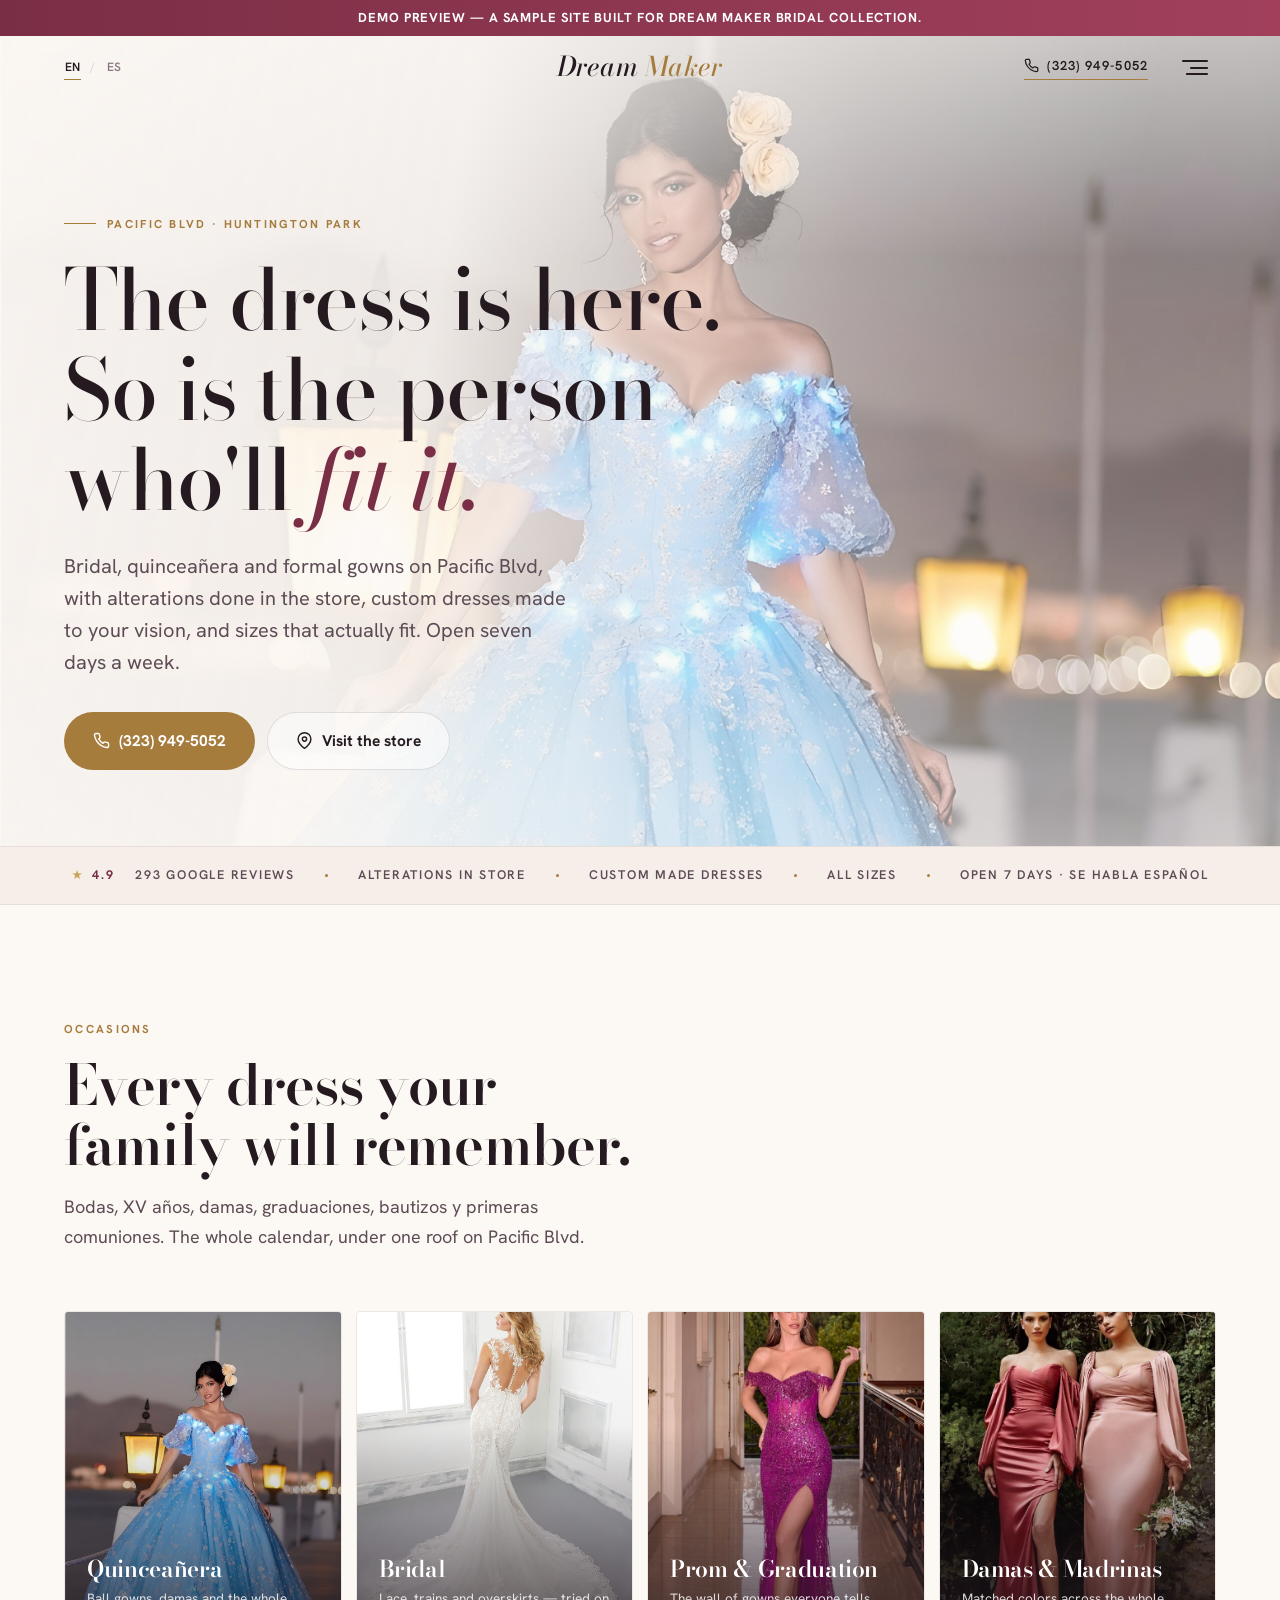
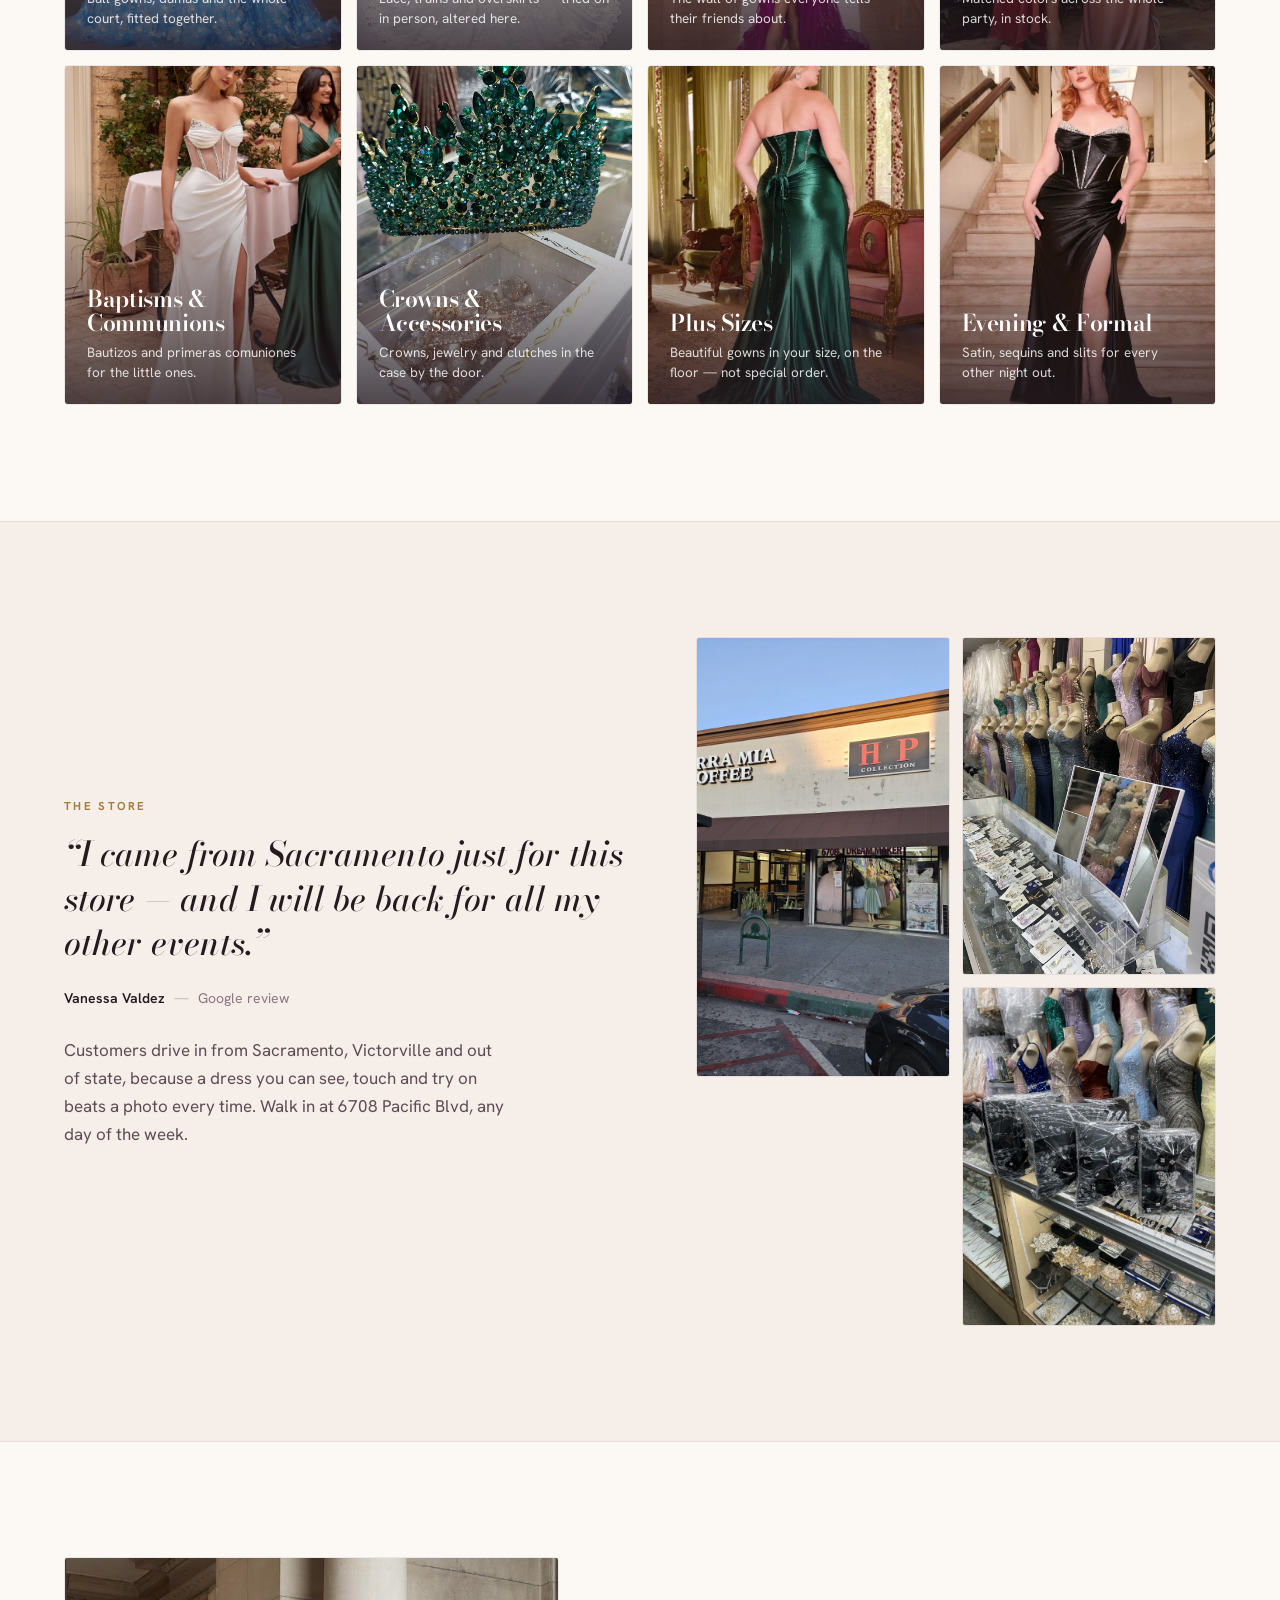
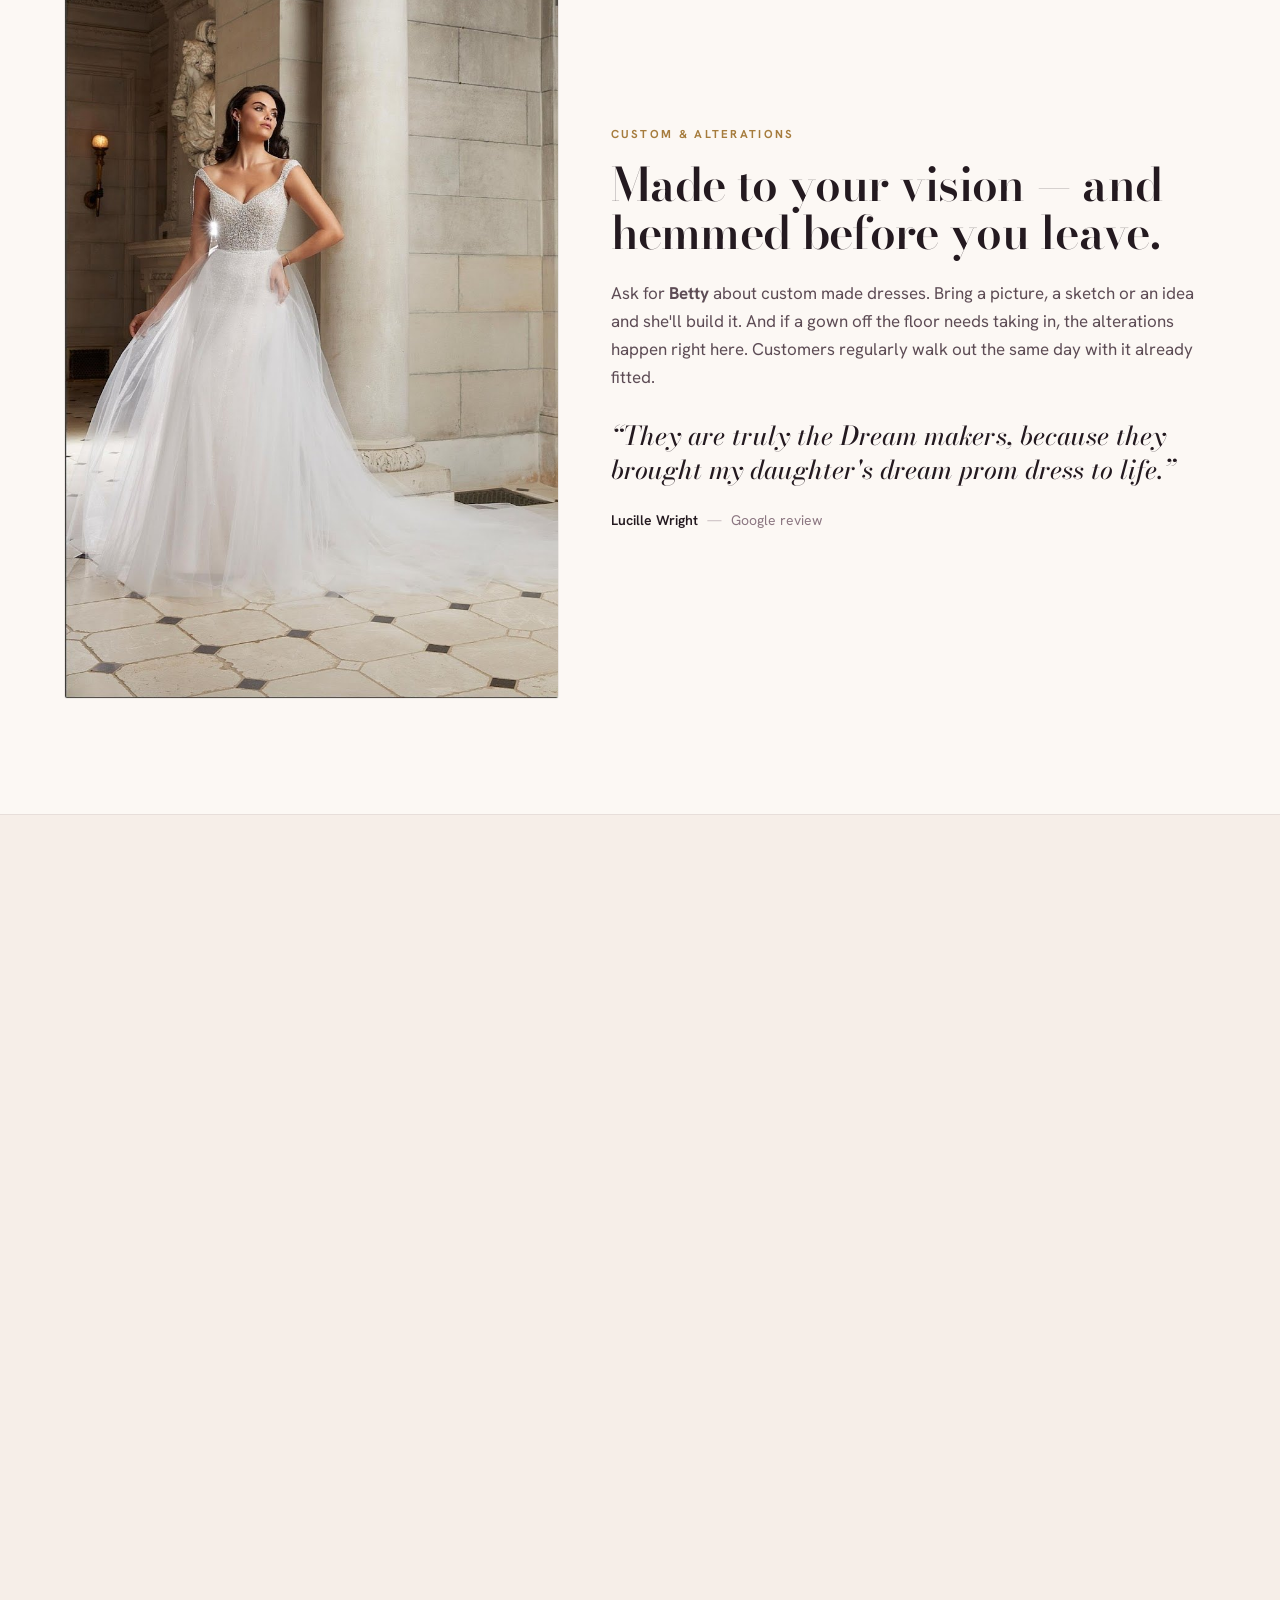
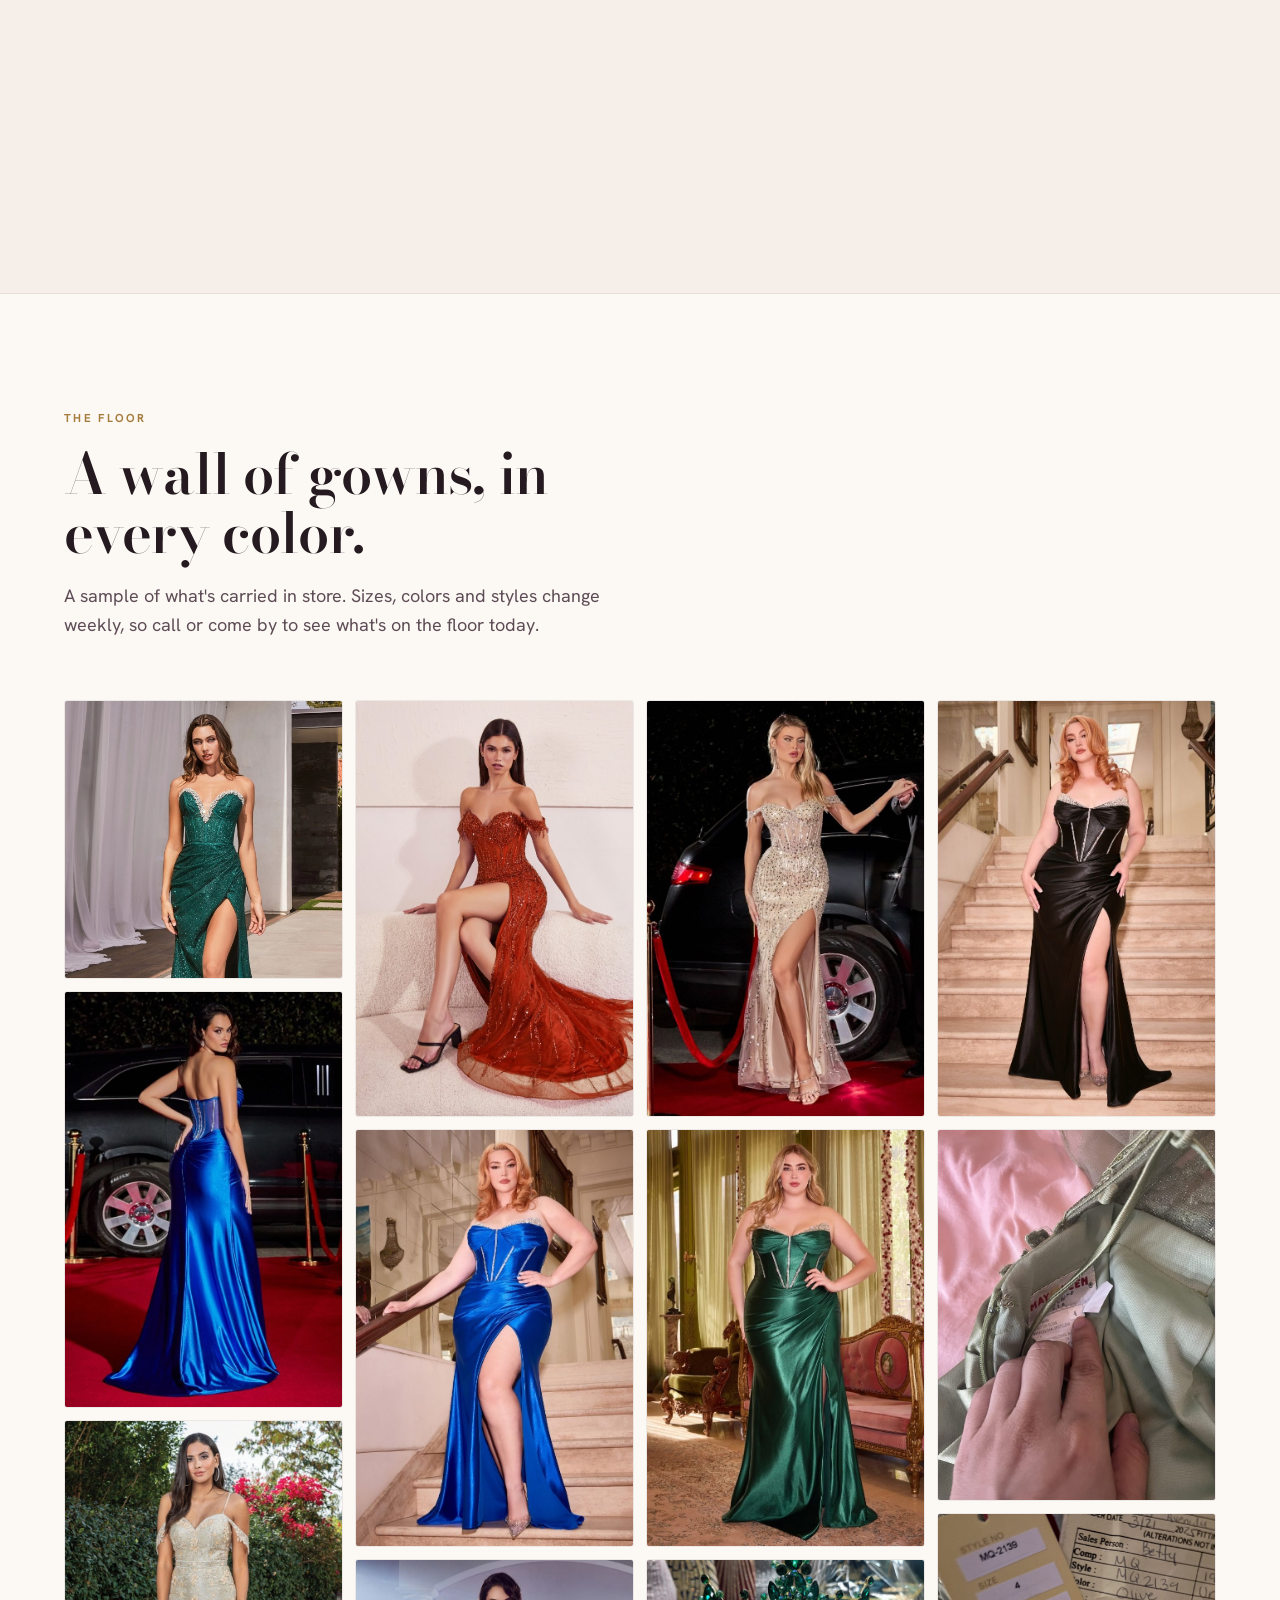
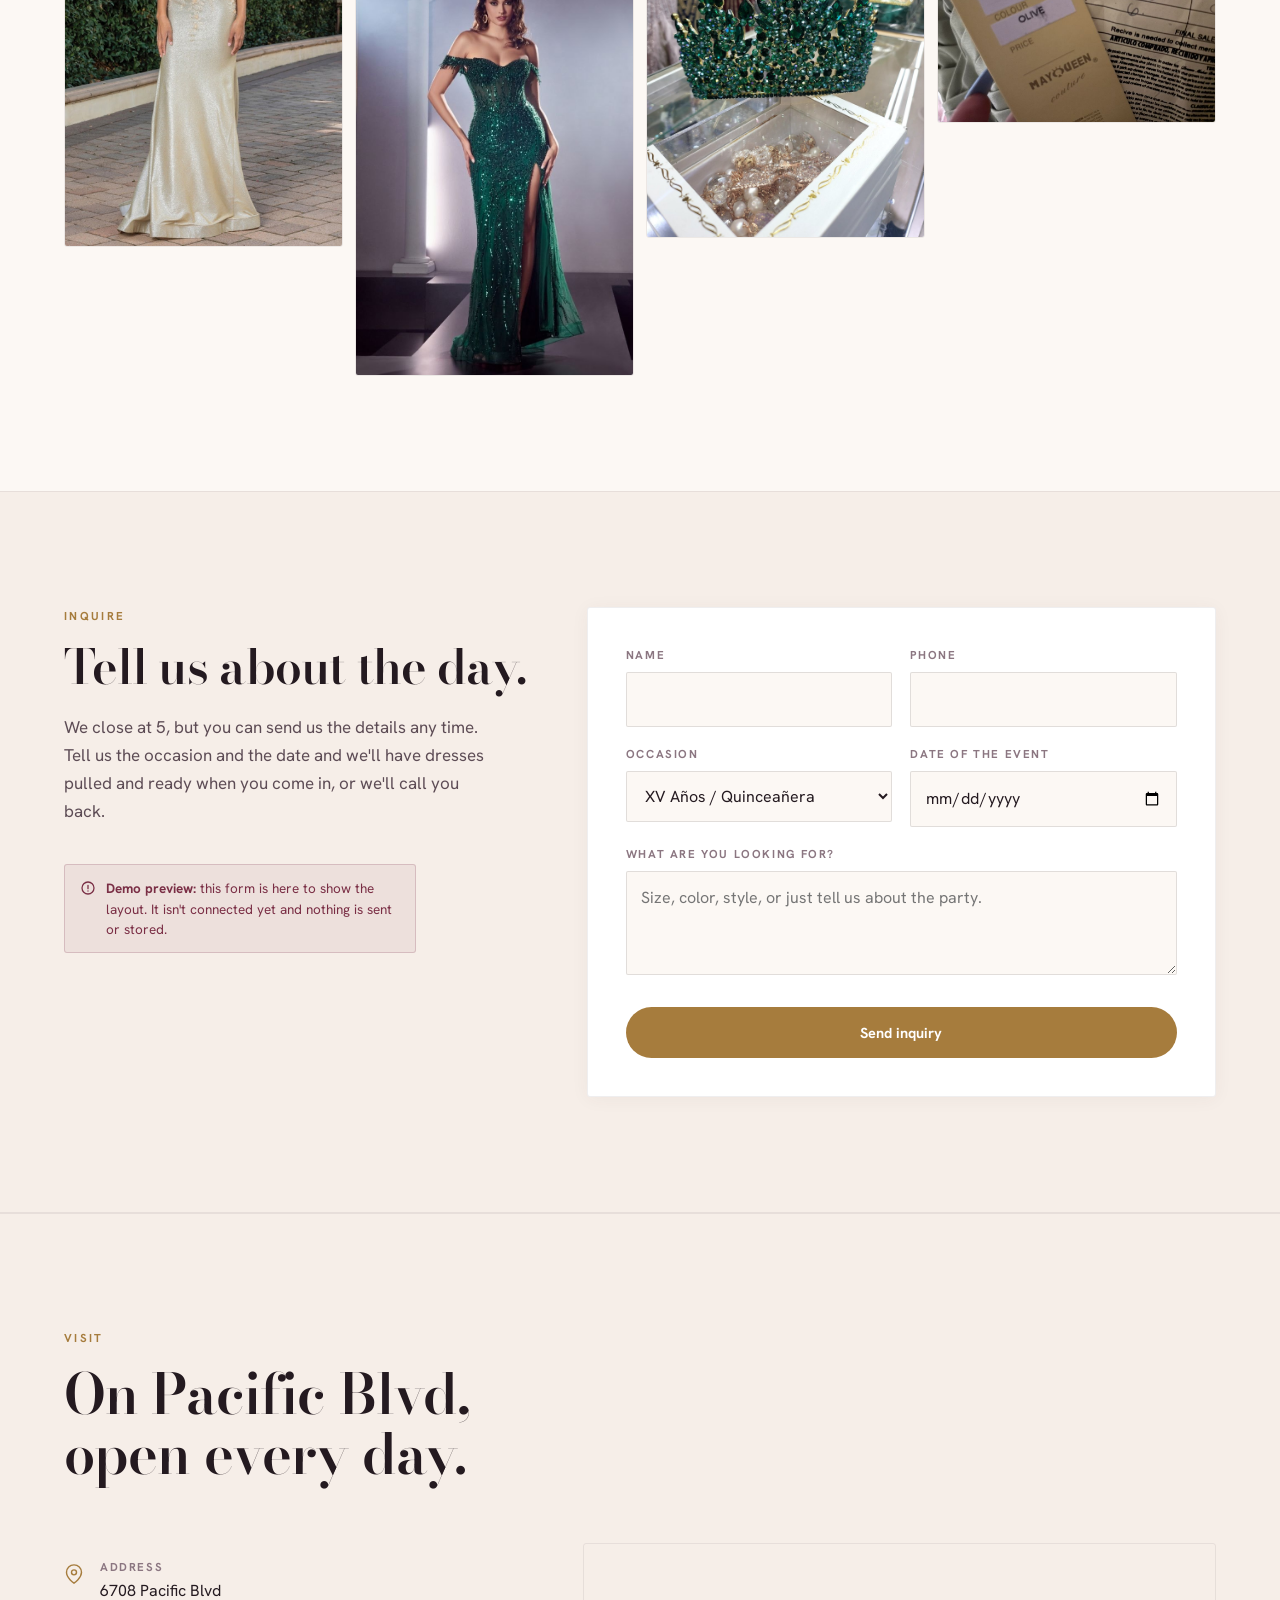
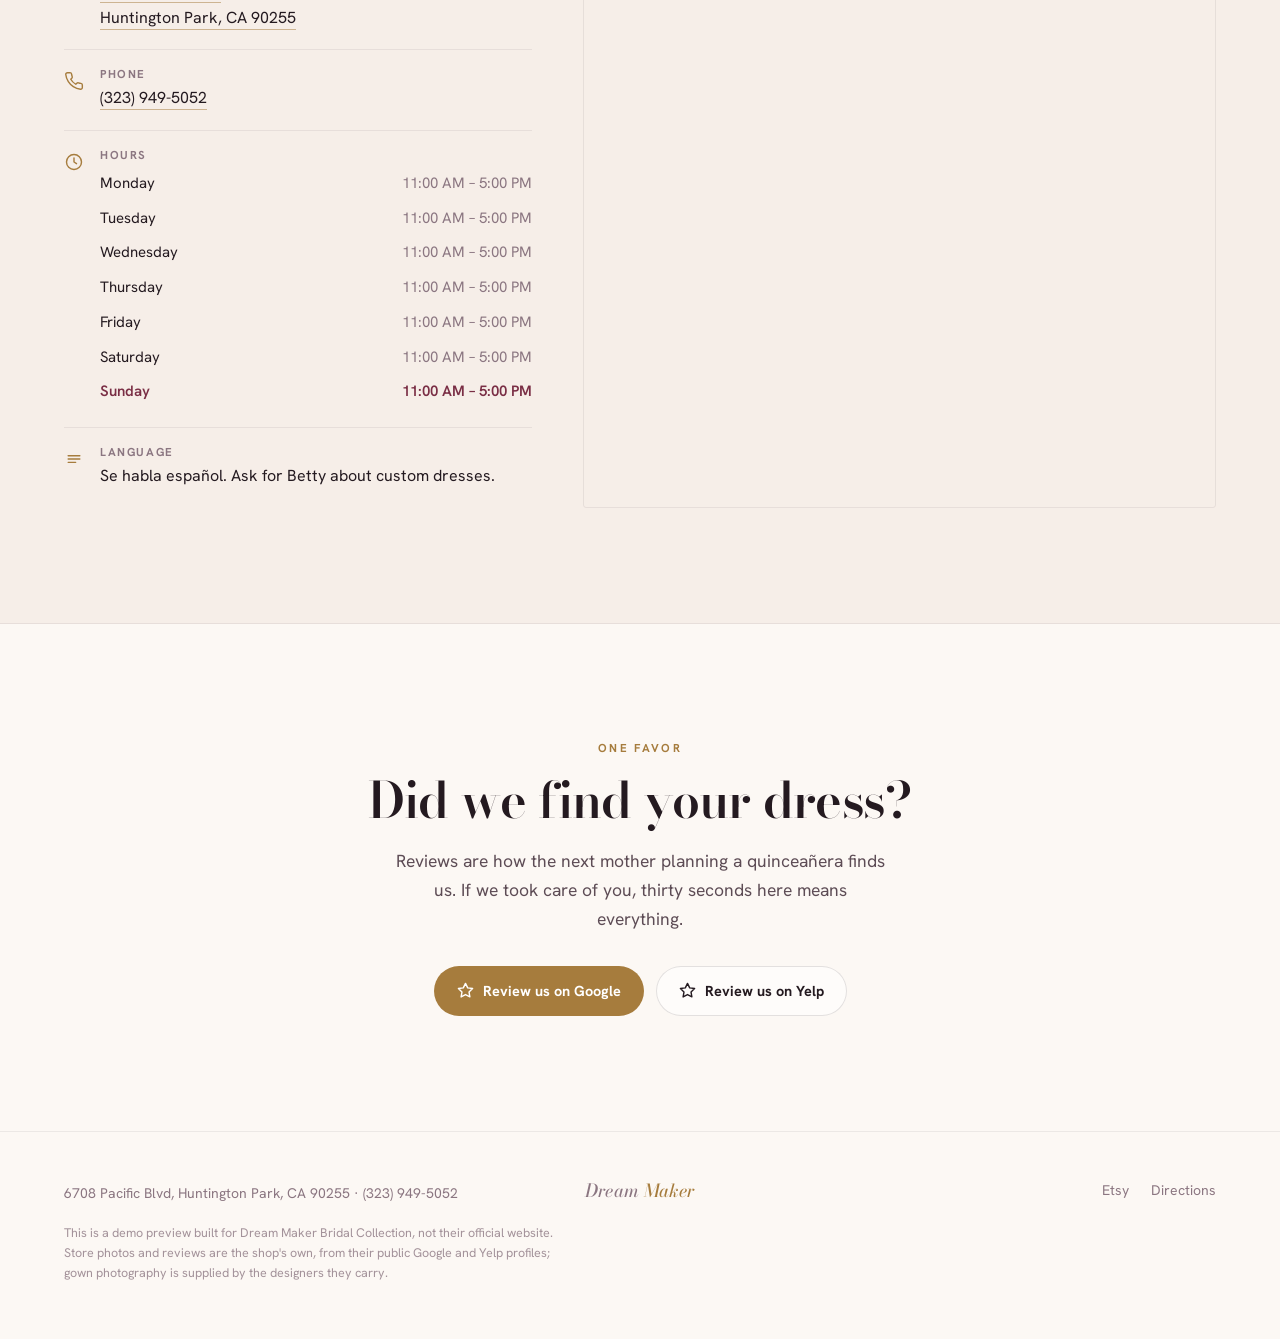
==== commit 8a97ae2f: "Add LocalBusiness JSON-LD to all three demos Each site now carries a schema.org block (TireShop, Aut" ====
--- a/dream-maker-bridal/index.html
+++ b/dream-maker-bridal/index.html
@@ -374,6 +374,43 @@
   .rev-wrap{overflow-x:auto}
 }
 </style>
+<script type="application/ld+json">
+{
+  "@context": "https://schema.org",
+  "@type": "ClothingStore",
+  "name": "Dream Maker Bridal Collection",
+  "telephone": "+13239495052",
+  "address": {
+    "@type": "PostalAddress",
+    "streetAddress": "6708 Pacific Blvd",
+    "addressLocality": "Huntington Park",
+    "addressRegion": "CA",
+    "postalCode": "90255",
+    "addressCountry": "US"
+  },
+  "openingHoursSpecification": [
+    {
+      "@type": "OpeningHoursSpecification",
+      "dayOfWeek": [
+        "Monday",
+        "Tuesday",
+        "Wednesday",
+        "Thursday",
+        "Friday",
+        "Saturday",
+        "Sunday"
+      ],
+      "opens": "11:00",
+      "closes": "17:00"
+    }
+  ],
+  "aggregateRating": {
+    "@type": "AggregateRating",
+    "ratingValue": "4.9",
+    "reviewCount": "293"
+  }
+}
+</script>
 </head>
 <body data-lang="en">
 
